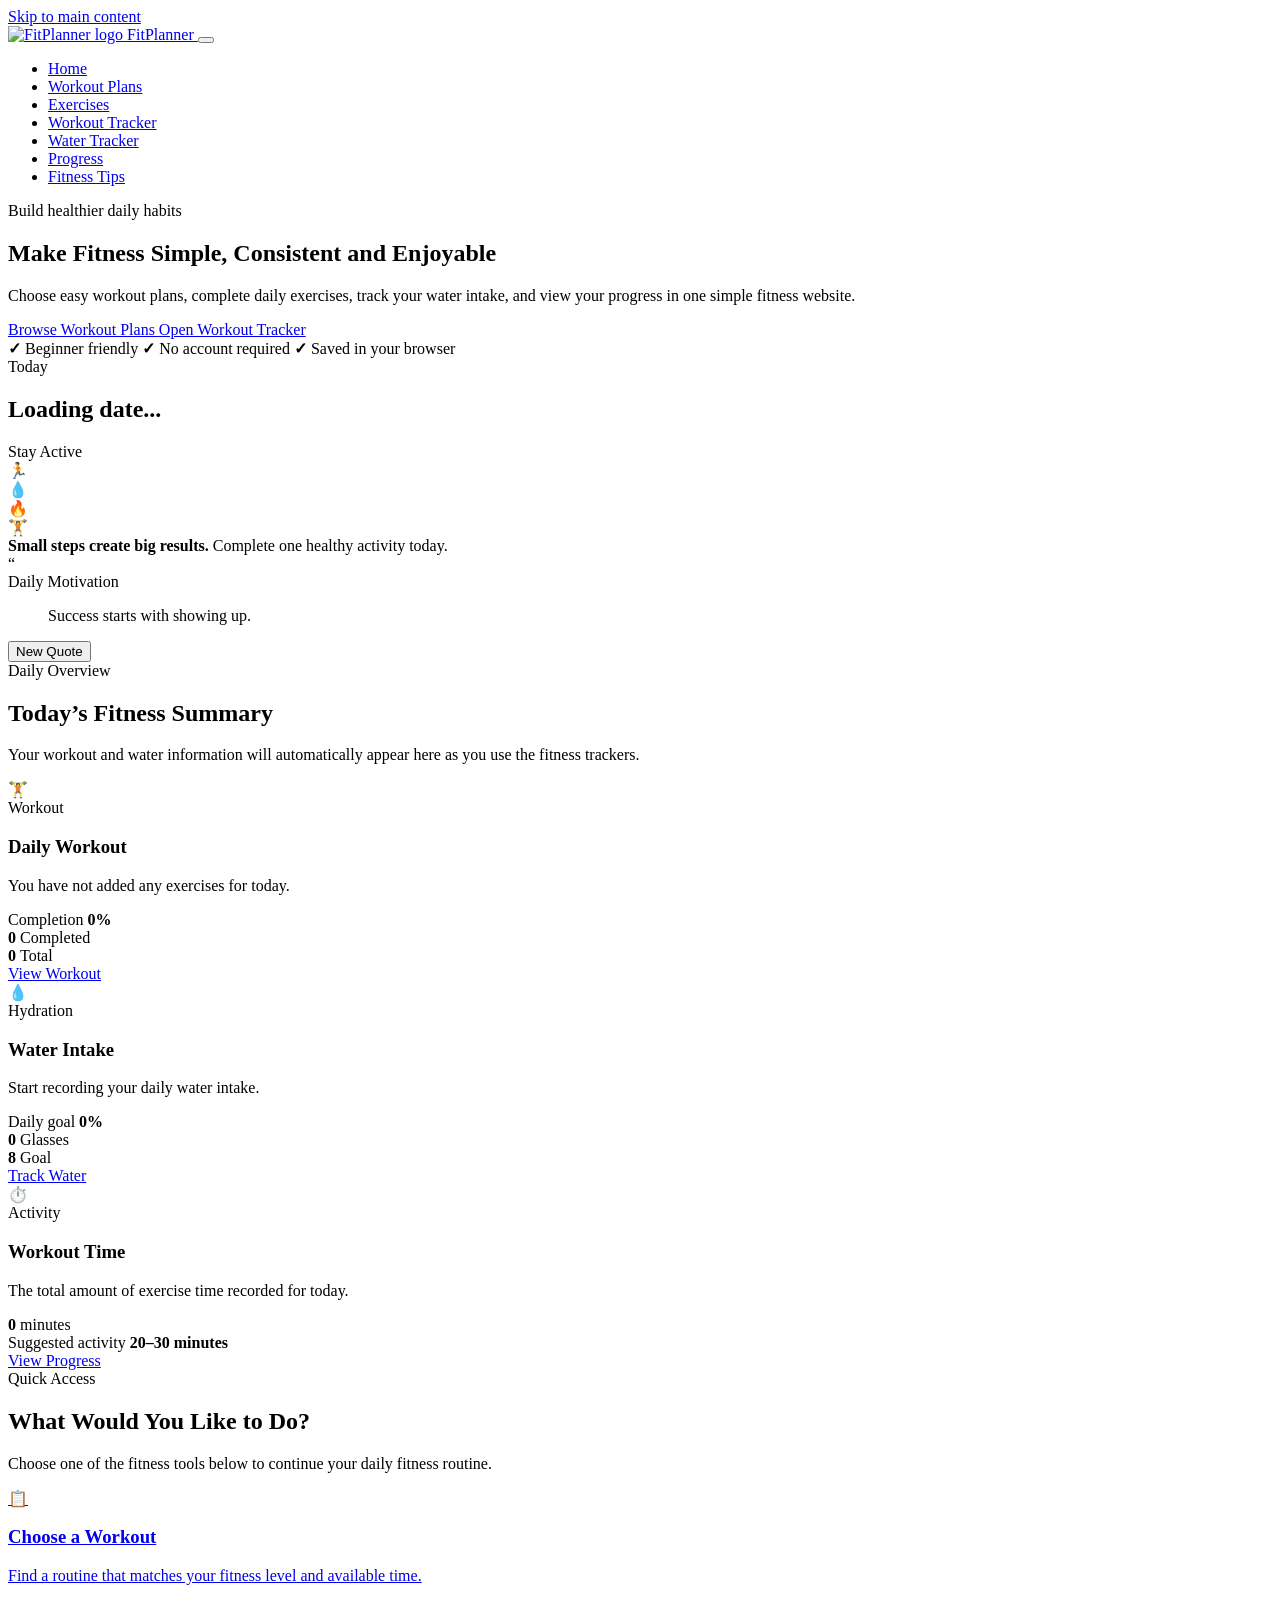
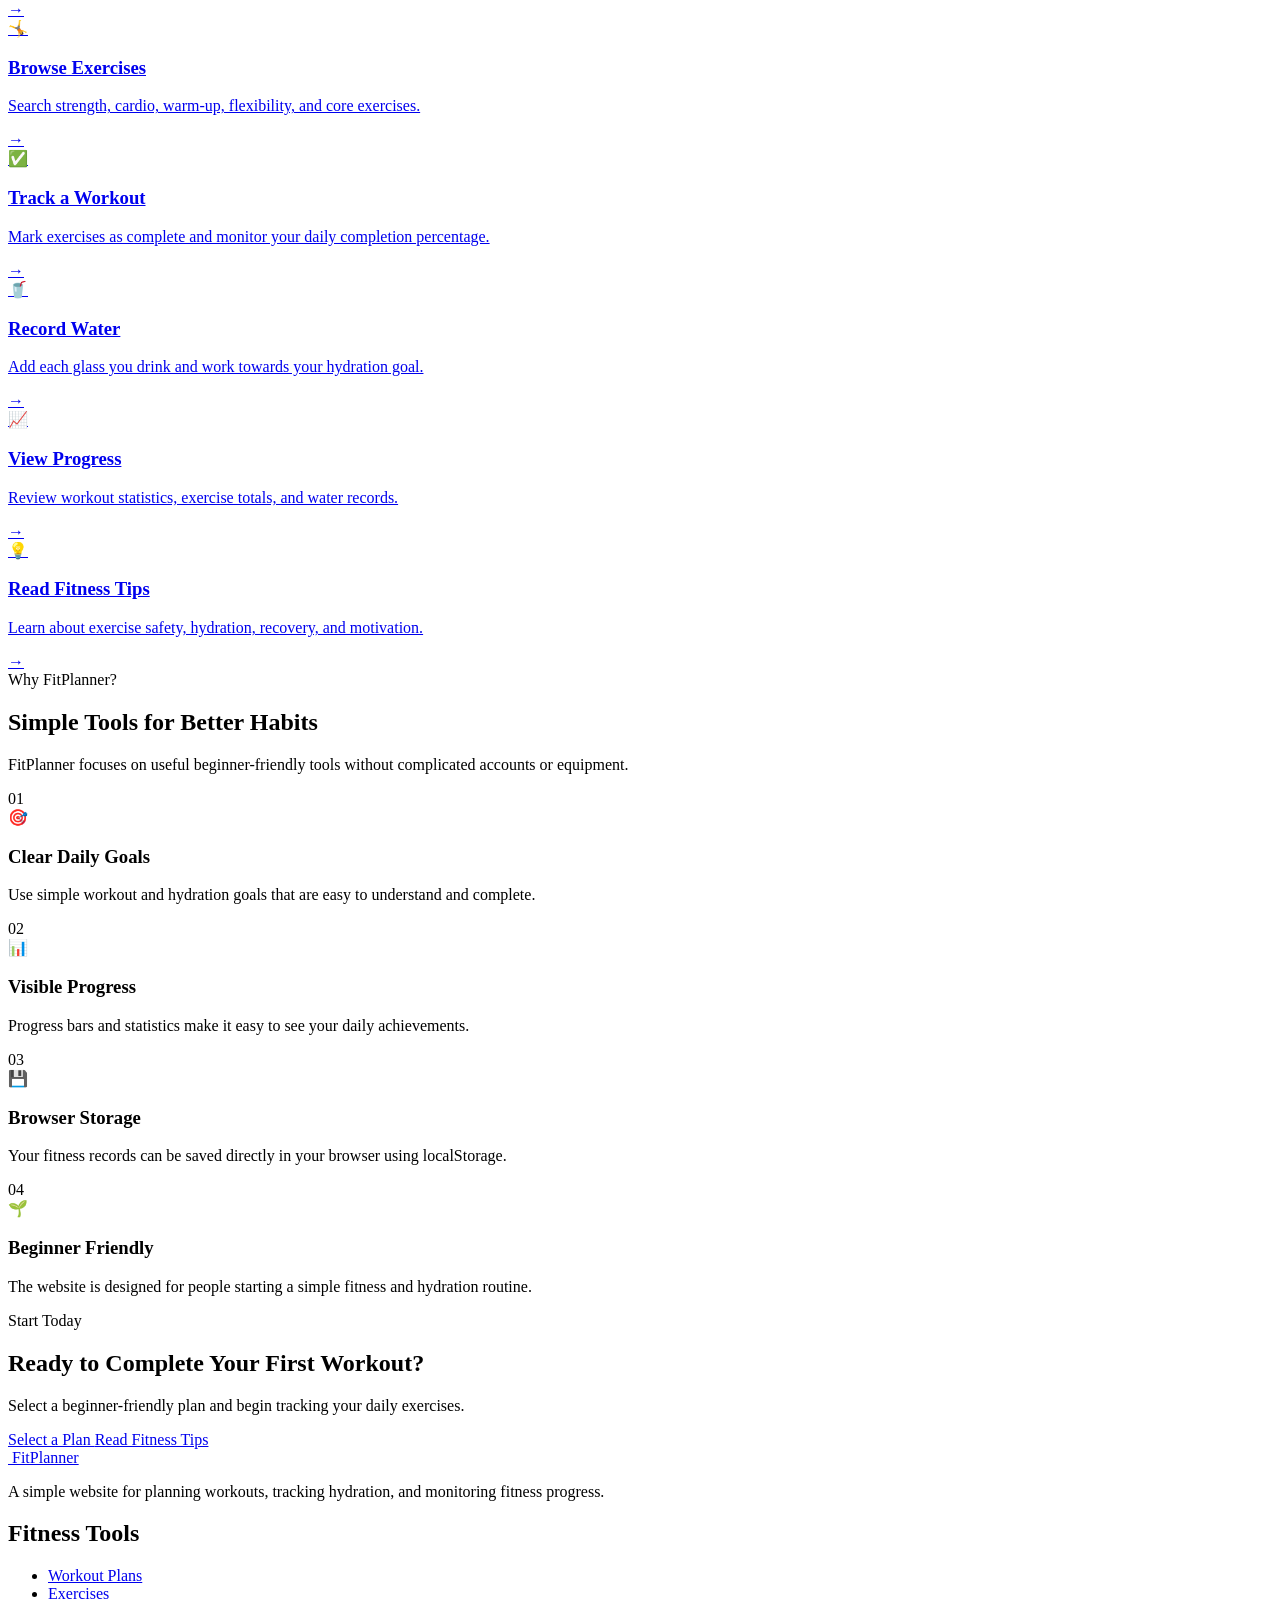
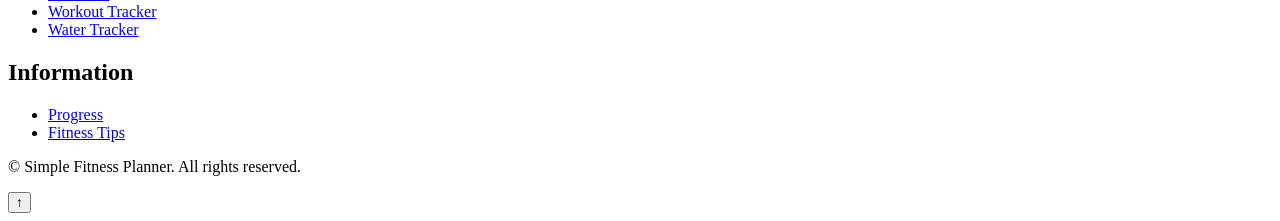
==== index.html @ 9d1c176a "Add files via upload" ====
<!DOCTYPE html>
<html lang="en">
<head>
    <meta charset="UTF-8">

    <meta
        name="viewport"
        content="width=device-width, initial-scale=1.0"
    >

    <meta
        name="description"
        content="Plan workouts, track water intake, and monitor your fitness progress with FitPlanner."
    >

    <meta
        name="author"
        content="Simple Fitness Planner"
    >

    <title>Home | Simple Fitness Planner</title>

    <!-- Global CSS -->
    <link rel="stylesheet" href="css/style.css">

    <!-- Home-page CSS -->
    <link rel="stylesheet" href="css/home.css">

    <!-- Global and home-page JavaScript -->
    <script src="js/main.js" defer></script>
    <script src="js/storage.js" defer></script>
</head>

<body data-page="home">

<a href="#mainContent" class="skip-link">
    Skip to main content
</a>

<div class="site-wrapper">

    <!-- ==================================================
         HEADER
    =================================================== -->
    <header class="site-header">

        <div class="container navbar-container">

            <a
                href="index.html"
                class="site-logo"
                aria-label="FitPlanner home"
            >
                <img src="images/logo.png" alt="FitPlanner logo" class="logo-image">

                <span class="logo-text">
                    FitPlanner
                </span>
            </a>

            <button
                type="button"
                class="mobile-menu-button"
                id="mobileMenuButton"
                aria-label="Open navigation menu"
                aria-controls="mainNavigation"
                aria-expanded="false"
            >
                <span></span>
                <span></span>
                <span></span>
            </button>

            <nav
                class="main-navigation"
                id="mainNavigation"
                aria-label="Main navigation"
            >
                <ul class="navigation-list">

                    <li>
                        <a
                            href="index.html"
                            class="navigation-link"
                            data-page-link="home"
                        >
                            Home
                        </a>
                    </li>

                    <li>
                        <a
                            href="workout-plans.html"
                            class="navigation-link"
                            data-page-link="workout-plans"
                        >
                            Workout Plans
                        </a>
                    </li>

                    <li>
                        <a
                            href="exercises.html"
                            class="navigation-link"
                            data-page-link="exercises"
                        >
                            Exercises
                        </a>
                    </li>

                    <li>
                        <a
                            href="workout-tracker.html"
                            class="navigation-link"
                            data-page-link="workout-tracker"
                        >
                            Workout Tracker
                        </a>
                    </li>

                    <li>
                        <a
                            href="water-tracker.html"
                            class="navigation-link"
                            data-page-link="water-tracker"
                        >
                            Water Tracker
                        </a>
                    </li>

                    <li>
                        <a
                            href="progress.html"
                            class="navigation-link"
                            data-page-link="progress"
                        >
                            Progress
                        </a>
                    </li>

                    <li>
                        <a
                            href="fitness-tips.html"
                            class="navigation-link"
                            data-page-link="fitness-tips"
                        >
                            Fitness Tips
                        </a>
                    </li>

                </ul>
            </nav>

        </div>

    </header>

    <!-- ==================================================
         MAIN CONTENT
    =================================================== -->
    <main
        class="main-content"
        id="mainContent"
    >

        <!-- ==============================================
             HERO SECTION
        =============================================== -->
        <section class="home-hero">

            <div class="container hero-container">

                <div class="hero-content">

                    <span class="hero-label">
                        Build healthier daily habits
                    </span>

                    <h1>
                        Make Fitness Simple, Consistent and Enjoyable
                    </h1>

                    <p class="hero-description">
                        Choose easy workout plans, complete daily
                        exercises, track your water intake, and view
                        your progress in one simple fitness website.
                    </p>

                    <div class="hero-buttons">

                        <a
                            href="workout-plans.html"
                            class="button button-primary button-large"
                        >
                            Browse Workout Plans
                        </a>

                        <a
                            href="workout-tracker.html"
                            class="button button-outline button-large"
                        >
                            Open Workout Tracker
                        </a>

                    </div>

                    <div class="hero-features">

                        <span>
                            <strong>✓</strong>
                            Beginner friendly
                        </span>

                        <span>
                            <strong>✓</strong>
                            No account required
                        </span>

                        <span>
                            <strong>✓</strong>
                            Saved in your browser
                        </span>

                    </div>

                </div>

                <div class="hero-dashboard">

                    <div class="dashboard-header">

                        <div>
                            <span class="dashboard-label">
                                Today
                            </span>

                            <h2 id="todayDate">
                                Loading date...
                            </h2>
                        </div>

                        <span class="dashboard-status">
                            Stay Active
                        </span>

                    </div>

                    <div class="dashboard-visual">

                        <div class="main-fitness-circle">
                            <span aria-hidden="true">
                                🏃
                            </span>
                        </div>

                        <div class="floating-fitness-icon water-icon">
                            <span aria-hidden="true">
                                💧
                            </span>
                        </div>

                        <div class="floating-fitness-icon fire-icon">
                            <span aria-hidden="true">
                                🔥
                            </span>
                        </div>

                        <div class="floating-fitness-icon strength-icon">
                            <span aria-hidden="true">
                                🏋️
                            </span>
                        </div>

                    </div>

                    <div class="dashboard-message">

                        <strong>
                            Small steps create big results.
                        </strong>

                        <span>
                            Complete one healthy activity today.
                        </span>

                    </div>

                </div>

            </div>

        </section>

        <!-- ==============================================
             MOTIVATIONAL QUOTE
        =============================================== -->
        <section class="quote-section">

            <div class="container">

                <div class="quote-card">

                    <div
                        class="quote-symbol"
                        aria-hidden="true"
                    >
                        “
                    </div>

                    <div class="quote-content">

                        <span class="quote-label">
                            Daily Motivation
                        </span>

                        <blockquote id="motivationalQuote">
                            Success starts with showing up.
                        </blockquote>

                    </div>

                    <button
                        type="button"
                        class="button button-light button-small"
                        id="newQuoteButton"
                    >
                        New Quote
                    </button>

                </div>

            </div>

        </section>

        <!-- ==============================================
             DAILY SUMMARY
        =============================================== -->
        <section class="section home-summary-section">

            <div class="container">

                <div class="section-header">

                    <span class="section-label">
                        Daily Overview
                    </span>

                    <h2 class="section-title">
                        Today’s Fitness Summary
                    </h2>

                    <p class="section-description">
                        Your workout and water information will
                        automatically appear here as you use the
                        fitness trackers.
                    </p>

                </div>

                <div class="home-summary-grid">

                    <!-- Workout summary -->
                    <article class="summary-card">

                        <div class="summary-card-header">

                            <div class="summary-icon workout-summary-icon">
                                🏋️
                            </div>

                            <span class="badge badge-primary">
                                Workout
                            </span>

                        </div>

                        <h3>
                            Daily Workout
                        </h3>

                        <p id="workoutSummaryMessage">
                            You have not added any exercises for today.
                        </p>

                        <div class="progress-wrapper">

                            <div class="progress-details">

                                <span>
                                    Completion
                                </span>

                                <strong id="workoutPercentageText">
                                    0%
                                </strong>

                            </div>

                            <div
                                class="progress-bar"
                                id="workoutProgressBar"
                                role="progressbar"
                                aria-label="Workout progress"
                                aria-valuemin="0"
                                aria-valuemax="100"
                                aria-valuenow="0"
                            >
                                <div
                                    class="progress-fill"
                                    id="workoutProgressFill"
                                ></div>
                            </div>

                        </div>

                        <div class="summary-values">

                            <div class="summary-value-box">

                                <strong id="completedExerciseCount">
                                    0
                                </strong>

                                <span>
                                    Completed
                                </span>

                            </div>

                            <div class="summary-value-box">

                                <strong id="totalExerciseCount">
                                    0
                                </strong>

                                <span>
                                    Total
                                </span>

                            </div>

                        </div>

                        <a
                            href="workout-tracker.html"
                            class="button button-primary button-block"
                        >
                            View Workout
                        </a>

                    </article>

                    <!-- Water summary -->
                    <article class="summary-card">

                        <div class="summary-card-header">

                            <div class="summary-icon water-summary-icon">
                                💧
                            </div>

                            <span class="badge badge-info">
                                Hydration
                            </span>

                        </div>

                        <h3>
                            Water Intake
                        </h3>

                        <p id="waterSummaryMessage">
                            Start recording your daily water intake.
                        </p>

                        <div class="progress-wrapper">

                            <div class="progress-details">

                                <span>
                                    Daily goal
                                </span>

                                <strong id="waterPercentageText">
                                    0%
                                </strong>

                            </div>

                            <div
                                class="progress-bar"
                                id="waterProgressBar"
                                role="progressbar"
                                aria-label="Water-intake progress"
                                aria-valuemin="0"
                                aria-valuemax="100"
                                aria-valuenow="0"
                            >
                                <div
                                    class="progress-fill water-progress-fill"
                                    id="waterProgressFill"
                                ></div>
                            </div>

                        </div>

                        <div class="summary-values">

                            <div class="summary-value-box">

                                <strong id="waterConsumedCount">
                                    0
                                </strong>

                                <span>
                                    Glasses
                                </span>

                            </div>

                            <div class="summary-value-box">

                                <strong id="waterGoalCount">
                                    8
                                </strong>

                                <span>
                                    Goal
                                </span>

                            </div>

                        </div>

                        <a
                            href="water-tracker.html"
                            class="button button-primary button-block"
                        >
                            Track Water
                        </a>

                    </article>

                    <!-- Activity summary -->
                    <article class="summary-card">

                        <div class="summary-card-header">

                            <div class="summary-icon time-summary-icon">
                                ⏱️
                            </div>

                            <span class="badge badge-warning">
                                Activity
                            </span>

                        </div>

                        <h3>
                            Workout Time
                        </h3>

                        <p>
                            The total amount of exercise time recorded
                            for today.
                        </p>

                        <div class="workout-time-display">

                            <strong id="workoutDuration">
                                0
                            </strong>

                            <span>
                                minutes
                            </span>

                        </div>

                        <div class="recommended-time">

                            <span>
                                Suggested activity
                            </span>

                            <strong>
                                20–30 minutes
                            </strong>

                        </div>

                        <a
                            href="progress.html"
                            class="button button-outline button-block"
                        >
                            View Progress
                        </a>

                    </article>

                </div>

            </div>

        </section>

        <!-- ==============================================
             QUICK ACCESS
        =============================================== -->
        <section class="section section-soft">

            <div class="container">

                <div class="section-header">

                    <span class="section-label">
                        Quick Access
                    </span>

                    <h2 class="section-title">
                        What Would You Like to Do?
                    </h2>

                    <p class="section-description">
                        Choose one of the fitness tools below to
                        continue your daily fitness routine.
                    </p>

                </div>

                <div class="quick-access-grid">

                    <a
                        href="workout-plans.html"
                        class="quick-access-card"
                    >
                        <div class="quick-access-icon">
                            📋
                        </div>

                        <div class="quick-access-content">

                            <h3>
                                Choose a Workout
                            </h3>

                            <p>
                                Find a routine that matches your
                                fitness level and available time.
                            </p>

                        </div>

                        <span class="quick-access-arrow">
                            →
                        </span>
                    </a>

                    <a
                        href="exercises.html"
                        class="quick-access-card"
                    >
                        <div class="quick-access-icon">
                            🤸
                        </div>

                        <div class="quick-access-content">

                            <h3>
                                Browse Exercises
                            </h3>

                            <p>
                                Search strength, cardio, warm-up,
                                flexibility, and core exercises.
                            </p>

                        </div>

                        <span class="quick-access-arrow">
                            →
                        </span>
                    </a>

                    <a
                        href="workout-tracker.html"
                        class="quick-access-card"
                    >
                        <div class="quick-access-icon">
                            ✅
                        </div>

                        <div class="quick-access-content">

                            <h3>
                                Track a Workout
                            </h3>

                            <p>
                                Mark exercises as complete and monitor
                                your daily completion percentage.
                            </p>

                        </div>

                        <span class="quick-access-arrow">
                            →
                        </span>
                    </a>

                    <a
                        href="water-tracker.html"
                        class="quick-access-card"
                    >
                        <div class="quick-access-icon">
                            🥤
                        </div>

                        <div class="quick-access-content">

                            <h3>
                                Record Water
                            </h3>

                            <p>
                                Add each glass you drink and work
                                towards your hydration goal.
                            </p>

                        </div>

                        <span class="quick-access-arrow">
                            →
                        </span>
                    </a>

                    <a
                        href="progress.html"
                        class="quick-access-card"
                    >
                        <div class="quick-access-icon">
                            📈
                        </div>

                        <div class="quick-access-content">

                            <h3>
                                View Progress
                            </h3>

                            <p>
                                Review workout statistics, exercise
                                totals, and water records.
                            </p>

                        </div>

                        <span class="quick-access-arrow">
                            →
                        </span>
                    </a>

                    <a
                        href="fitness-tips.html"
                        class="quick-access-card"
                    >
                        <div class="quick-access-icon">
                            💡
                        </div>

                        <div class="quick-access-content">

                            <h3>
                                Read Fitness Tips
                            </h3>

                            <p>
                                Learn about exercise safety,
                                hydration, recovery, and motivation.
                            </p>

                        </div>

                        <span class="quick-access-arrow">
                            →
                        </span>
                    </a>

                </div>

            </div>

        </section>

        <!-- ==============================================
             BENEFITS
        =============================================== -->
        <section class="section benefits-section">

            <div class="container">

                <div class="section-header">

                    <span class="section-label">
                        Why FitPlanner?
                    </span>

                    <h2 class="section-title">
                        Simple Tools for Better Habits
                    </h2>

                    <p class="section-description">
                        FitPlanner focuses on useful beginner-friendly
                        tools without complicated accounts or equipment.
                    </p>

                </div>

                <div class="benefits-grid">

                    <article class="benefit-card">

                        <span class="benefit-number">
                            01
                        </span>

                        <div class="benefit-icon">
                            🎯
                        </div>

                        <h3>
                            Clear Daily Goals
                        </h3>

                        <p>
                            Use simple workout and hydration goals that
                            are easy to understand and complete.
                        </p>

                    </article>

                    <article class="benefit-card">

                        <span class="benefit-number">
                            02
                        </span>

                        <div class="benefit-icon">
                            📊
                        </div>

                        <h3>
                            Visible Progress
                        </h3>

                        <p>
                            Progress bars and statistics make it easy
                            to see your daily achievements.
                        </p>

                    </article>

                    <article class="benefit-card">

                        <span class="benefit-number">
                            03
                        </span>

                        <div class="benefit-icon">
                            💾
                        </div>

                        <h3>
                            Browser Storage
                        </h3>

                        <p>
                            Your fitness records can be saved directly
                            in your browser using localStorage.
                        </p>

                    </article>

                    <article class="benefit-card">

                        <span class="benefit-number">
                            04
                        </span>

                        <div class="benefit-icon">
                            🌱
                        </div>

                        <h3>
                            Beginner Friendly
                        </h3>

                        <p>
                            The website is designed for people starting
                            a simple fitness and hydration routine.
                        </p>

                    </article>

                </div>

            </div>

        </section>

        <!-- ==============================================
             CALL TO ACTION
        =============================================== -->
        <section class="home-cta-section">

            <div class="container">

                <div class="home-cta">

                    <div class="home-cta-content">

                        <span class="home-cta-label">
                            Start Today
                        </span>

                        <h2>
                            Ready to Complete Your First Workout?
                        </h2>

                        <p>
                            Select a beginner-friendly plan and begin
                            tracking your daily exercises.
                        </p>

                    </div>

                    <div class="home-cta-buttons">

                        <a
                            href="workout-plans.html"
                            class="button button-warning button-large"
                        >
                            Select a Plan
                        </a>

                        <a
                            href="fitness-tips.html"
                            class="button home-cta-outline button-large"
                        >
                            Read Fitness Tips
                        </a>

                    </div>

                </div>

            </div>

        </section>

    </main>

    <!-- ==================================================
         FOOTER
    =================================================== -->
    <footer class="site-footer">

        <div class="container footer-container">

            <div class="footer-brand">

                <a
                    href="index.html"
                    class="footer-logo"
                    aria-label="FitPlanner home"
                >
                    <img src="images/logo.png" alt="" class="footer-logo-image">

                    <span>
                        FitPlanner
                    </span>
                </a>

                <p>
                    A simple website for planning workouts,
                    tracking hydration, and monitoring fitness
                    progress.
                </p>

            </div>

            <div class="footer-links">

                <h2>
                    Fitness Tools
                </h2>

                <ul>

                    <li>
                        <a href="workout-plans.html">
                            Workout Plans
                        </a>
                    </li>

                    <li>
                        <a href="exercises.html">
                            Exercises
                        </a>
                    </li>

                    <li>
                        <a href="workout-tracker.html">
                            Workout Tracker
                        </a>
                    </li>

                    <li>
                        <a href="water-tracker.html">
                            Water Tracker
                        </a>
                    </li>

                </ul>

            </div>

            <div class="footer-links">

                <h2>
                    Information
                </h2>

                <ul>

                    <li>
                        <a href="progress.html">
                            Progress
                        </a>
                    </li>

                    <li>
                        <a href="fitness-tips.html">
                            Fitness Tips
                        </a>
                    </li>

                </ul>

            </div>

        </div>

        <div class="footer-bottom">

            <div class="container">

                <p>
                    &copy;
                    <span id="currentYear"></span>
                    Simple Fitness Planner. All rights reserved.
                </p>

            </div>

        </div>

    </footer>

</div>

<button
    type="button"
    class="scroll-top-button"
    id="scrollTopButton"
    aria-label="Scroll to the top of the page"
>
    ↑
</button>

</body>
</html>
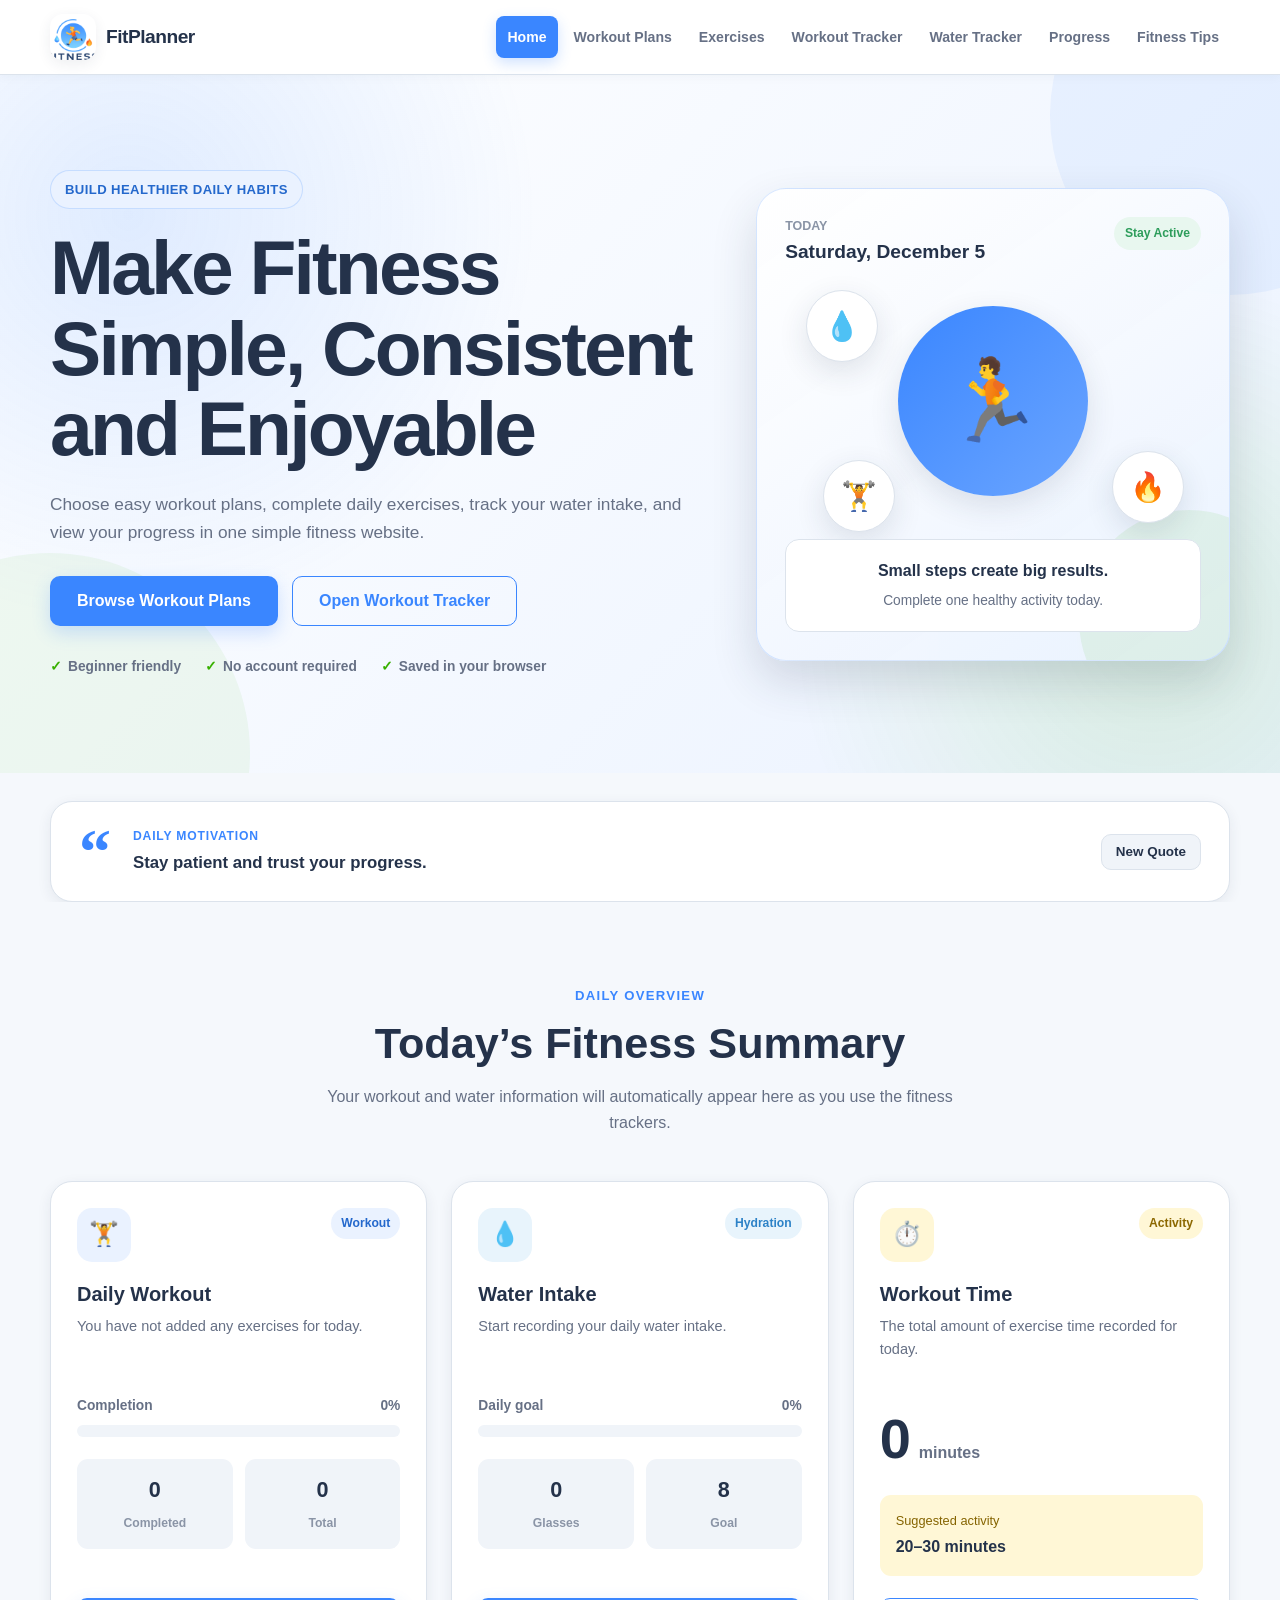
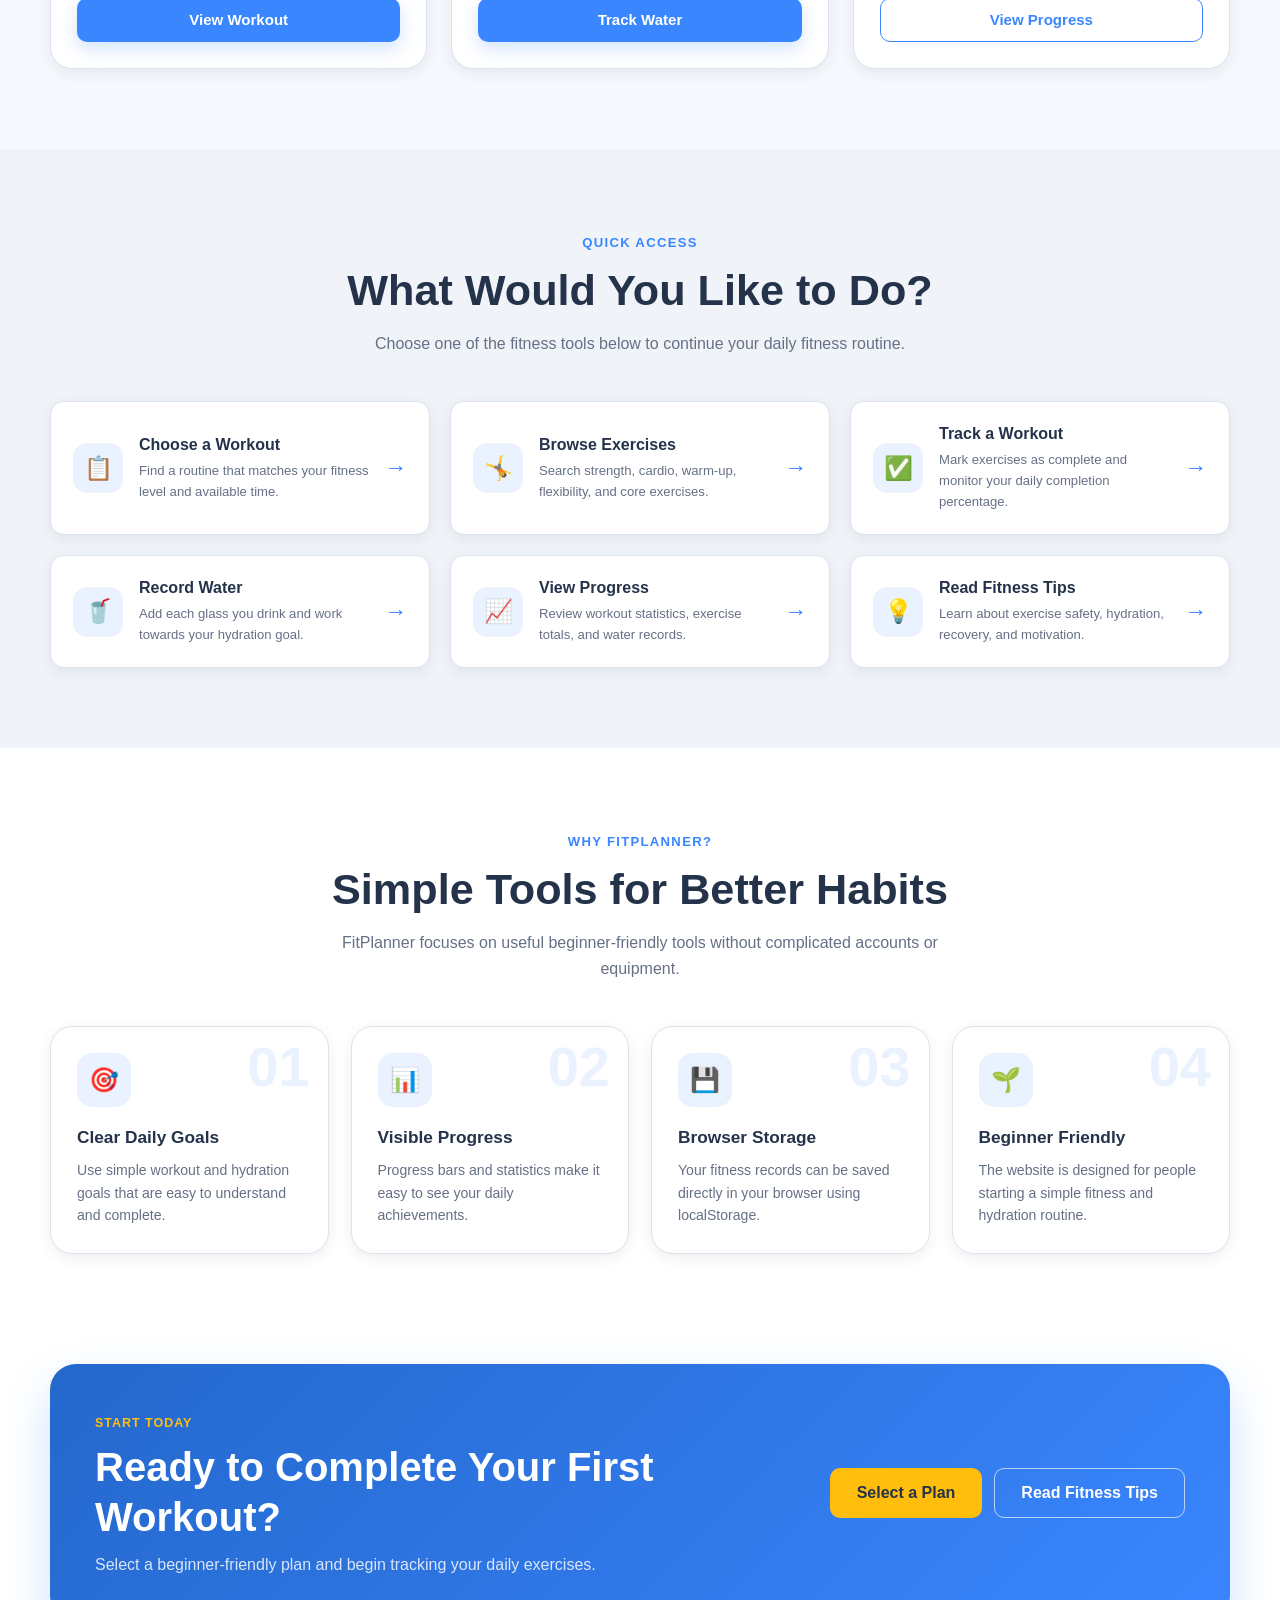
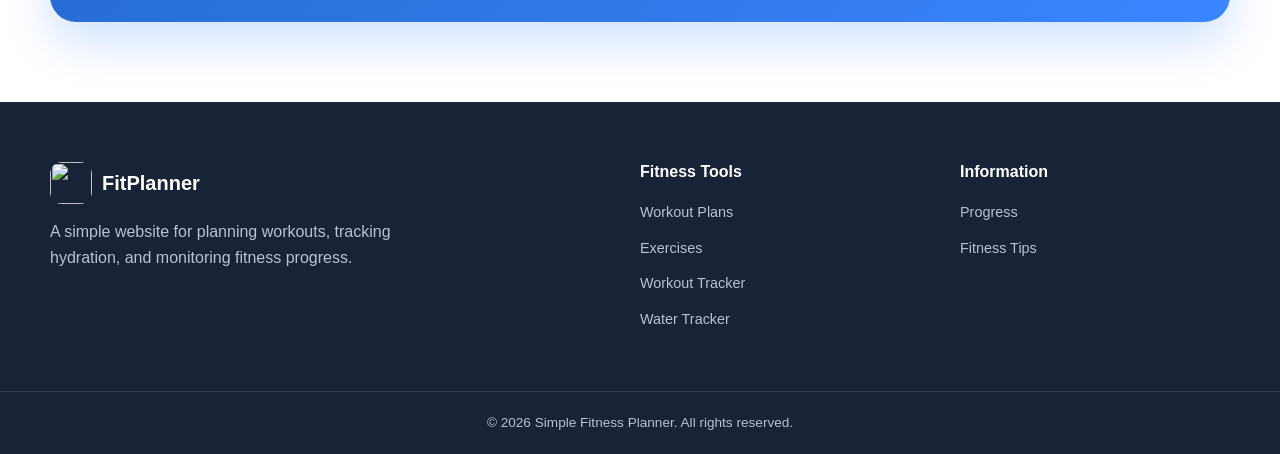
==== commit 828d4b9a: "Update index.html" ====
--- a/index.html
+++ b/index.html
@@ -21,14 +21,14 @@
     <title>Home | Simple Fitness Planner</title>
 
     <!-- Global CSS -->
-    <link rel="stylesheet" href="css/style.css">
+    <link rel="stylesheet" href="./style.css">
 
     <!-- Home-page CSS -->
-    <link rel="stylesheet" href="css/home.css">
+    <link rel="stylesheet" href="./home.css">
 
     <!-- Global and home-page JavaScript -->
-    <script src="js/main.js" defer></script>
-    <script src="js/storage.js" defer></script>
+    <script src="./main.js" defer></script>
+    <script src="./storage.js" defer></script>
 </head>
 
 <body data-page="home">
@@ -51,7 +51,7 @@
                 class="site-logo"
                 aria-label="FitPlanner home"
             >
-                <img src="images/logo.png" alt="FitPlanner logo" class="logo-image">
+                <img src="./logo.png" alt="FitPlanner logo" class="logo-image">
 
                 <span class="logo-text">
                     FitPlanner
@@ -1080,4 +1080,4 @@
 </button>
 
 </body>
-</html>+</html>
--- a/style.css
+++ b/style.css
@@ -0,0 +1,1734 @@
+/* =========================================================
+   SIMPLE FITNESS PLANNER
+   GLOBAL STYLES
+========================================================= */
+
+
+/* =========================================================
+   1. CSS VARIABLES
+========================================================= */
+
+:root {
+    --primary-color: #3a86ff;
+    --primary-dark: #2468cc;
+    --primary-light: #eaf2ff;
+
+    --secondary-color: #38b000;
+    --secondary-dark: #278500;
+    --secondary-light: #ebf9e7;
+
+    --accent-color: #ffbe0b;
+    --accent-dark: #d99c00;
+    --accent-light: #fff7d6;
+
+    --success-color: #2d9d5b;
+    --success-light: #e8f7ef;
+
+    --danger-color: #d9534f;
+    --danger-dark: #b73d39;
+    --danger-light: #fdeceb;
+
+    --warning-color: #e0a800;
+    --warning-light: #fff7d6;
+
+    --info-color: #2d82c7;
+    --info-light: #e8f4fc;
+
+    --text-dark: #24324a;
+    --text-medium: #667085;
+    --text-light: #8a94a6;
+
+    --background-color: #f5f8fc;
+    --surface-color: #ffffff;
+    --surface-soft: #f0f4f9;
+
+    --border-color: #dce3ec;
+    --border-dark: #c4ceda;
+
+    --footer-color: #182337;
+    --footer-text: #b8c2d4;
+
+    --shadow-small:
+        0 4px 14px rgba(36, 50, 74, 0.08);
+
+    --shadow-medium:
+        0 10px 30px rgba(36, 50, 74, 0.12);
+
+    --shadow-large:
+        0 20px 45px rgba(36, 50, 74, 0.16);
+
+    --radius-small: 8px;
+    --radius-medium: 14px;
+    --radius-large: 22px;
+    --radius-round: 999px;
+
+    --transition-fast: 0.2s ease;
+    --transition-medium: 0.3s ease;
+
+    --container-width: 1180px;
+}
+
+
+/* =========================================================
+   2. RESET
+========================================================= */
+
+*,
+*::before,
+*::after {
+    margin: 0;
+    padding: 0;
+    box-sizing: border-box;
+}
+
+html {
+    scroll-behavior: smooth;
+}
+
+body {
+    min-height: 100vh;
+    font-family:
+        Arial,
+        Helvetica,
+        sans-serif;
+    color: var(--text-dark);
+    background-color: var(--background-color);
+    line-height: 1.6;
+    overflow-x: hidden;
+}
+
+body.menu-open {
+    overflow: hidden;
+}
+
+img {
+    display: block;
+    max-width: 100%;
+}
+
+a {
+    color: inherit;
+    text-decoration: none;
+}
+
+ul,
+ol {
+    list-style: none;
+}
+
+button,
+input,
+select,
+textarea {
+    font: inherit;
+}
+
+button {
+    cursor: pointer;
+}
+
+textarea {
+    resize: vertical;
+}
+
+table {
+    width: 100%;
+    border-collapse: collapse;
+}
+
+h1,
+h2,
+h3,
+h4,
+h5,
+h6 {
+    color: var(--text-dark);
+    line-height: 1.25;
+}
+
+p {
+    color: var(--text-medium);
+}
+
+
+/* =========================================================
+   3. ACCESSIBILITY
+========================================================= */
+
+.skip-link {
+    position: fixed;
+    top: -100px;
+    left: 20px;
+    z-index: 5000;
+    padding: 12px 18px;
+    color: var(--surface-color);
+    background-color: var(--primary-color);
+    border-radius: var(--radius-small);
+    transition: top var(--transition-fast);
+}
+
+.skip-link:focus {
+    top: 20px;
+}
+
+:focus-visible {
+    outline: 3px solid rgba(58, 134, 255, 0.4);
+    outline-offset: 3px;
+}
+
+
+/* =========================================================
+   4. COMMON PAGE LAYOUT
+========================================================= */
+
+.site-wrapper {
+    min-height: 100vh;
+    display: flex;
+    flex-direction: column;
+}
+
+.main-content {
+    flex: 1;
+}
+
+.container {
+    width: min(
+        var(--container-width),
+        calc(100% - 40px)
+    );
+    margin-inline: auto;
+}
+
+.section {
+    padding: 80px 0;
+}
+
+.section-small {
+    padding: 55px 0;
+}
+
+.section-white {
+    background-color: var(--surface-color);
+}
+
+.section-soft {
+    background-color: var(--surface-soft);
+}
+
+.section-header {
+    max-width: 720px;
+    margin: 0 auto 45px;
+    text-align: center;
+}
+
+.section-label,
+.page-label {
+    display: inline-block;
+    margin-bottom: 10px;
+    color: var(--primary-color);
+    font-size: 0.82rem;
+    font-weight: 800;
+    letter-spacing: 1.3px;
+    text-transform: uppercase;
+}
+
+.section-title {
+    margin-bottom: 14px;
+    font-size: clamp(1.8rem, 4vw, 2.7rem);
+}
+
+.section-description {
+    max-width: 650px;
+    margin-inline: auto;
+    font-size: 1rem;
+}
+
+
+/* =========================================================
+   5. HEADER
+========================================================= */
+
+.site-header {
+    position: sticky;
+    top: 0;
+    z-index: 1000;
+    background-color: rgba(255, 255, 255, 0.96);
+    border-bottom: 1px solid var(--border-color);
+    box-shadow: 0 2px 10px rgba(36, 50, 74, 0.04);
+    backdrop-filter: blur(10px);
+}
+
+.navbar-container {
+    min-height: 74px;
+    display: flex;
+    align-items: center;
+    justify-content: space-between;
+    gap: 24px;
+}
+
+
+/* =========================================================
+   6. LOGO
+========================================================= */
+
+.site-logo {
+    display: inline-flex;
+    align-items: center;
+    gap: 10px;
+    flex-shrink: 0;
+    color: var(--text-dark);
+    font-size: 1.2rem;
+    font-weight: 800;
+}
+
+.logo-placeholder {
+    width: 44px;
+    height: 44px;
+    display: grid;
+    place-items: center;
+    border-radius: 13px;
+    background:
+        linear-gradient(
+            135deg,
+            var(--primary-light),
+            var(--secondary-light)
+        );
+    box-shadow: var(--shadow-small);
+    font-size: 1.35rem;
+}
+
+.logo-text {
+    letter-spacing: -0.5px;
+}
+
+
+
+.logo-image {
+    width: 46px;
+    height: 46px;
+    display: block;
+    flex-shrink: 0;
+    object-fit: cover;
+    border-radius: 13px;
+    box-shadow: var(--shadow-small);
+}
+
+.footer-logo-image {
+    width: 42px;
+    height: 42px;
+    display: block;
+    flex-shrink: 0;
+    object-fit: cover;
+    border-radius: 12px;
+}
+
+/* =========================================================
+   7. NAVIGATION
+========================================================= */
+
+.navigation-list {
+    display: flex;
+    align-items: center;
+    gap: 5px;
+}
+
+.navigation-link {
+    display: block;
+    padding: 10px 11px;
+    border-radius: var(--radius-small);
+    color: var(--text-medium);
+    font-size: 0.88rem;
+    font-weight: 700;
+    transition:
+        color var(--transition-fast),
+        background-color var(--transition-fast),
+        transform var(--transition-fast);
+}
+
+.navigation-link:hover {
+    color: var(--primary-color);
+    background-color: var(--primary-light);
+}
+
+.navigation-link.active,
+.navigation-link[aria-current="page"] {
+    color: var(--surface-color);
+    background-color: var(--primary-color);
+    box-shadow:
+        0 5px 14px rgba(58, 134, 255, 0.24);
+}
+
+.navigation-link:active {
+    transform: scale(0.97);
+}
+
+
+/* =========================================================
+   8. MOBILE MENU BUTTON
+========================================================= */
+
+.mobile-menu-button {
+    width: 44px;
+    height: 44px;
+    display: none;
+    align-items: center;
+    justify-content: center;
+    flex-direction: column;
+    gap: 5px;
+    border: 1px solid var(--border-color);
+    border-radius: 11px;
+    background-color: var(--primary-light);
+    transition:
+        background-color var(--transition-fast),
+        border-color var(--transition-fast);
+}
+
+.mobile-menu-button:hover {
+    border-color: var(--primary-color);
+}
+
+.mobile-menu-button span {
+    width: 22px;
+    height: 2px;
+    border-radius: var(--radius-round);
+    background-color: var(--text-dark);
+    transition:
+        transform var(--transition-fast),
+        opacity var(--transition-fast);
+}
+
+.mobile-menu-button.active span:nth-child(1) {
+    transform: translateY(7px) rotate(45deg);
+}
+
+.mobile-menu-button.active span:nth-child(2) {
+    opacity: 0;
+}
+
+.mobile-menu-button.active span:nth-child(3) {
+    transform: translateY(-7px) rotate(-45deg);
+}
+
+
+/* =========================================================
+   9. PAGE HEADER
+========================================================= */
+
+.page-header {
+    position: relative;
+    overflow: hidden;
+    padding: 85px 0;
+    text-align: center;
+    background:
+        linear-gradient(
+            135deg,
+            var(--primary-light),
+            #f4f8ff 55%,
+            var(--secondary-light)
+        );
+}
+
+.page-header::before,
+.page-header::after {
+    content: "";
+    position: absolute;
+    border-radius: 50%;
+    opacity: 0.4;
+}
+
+.page-header::before {
+    width: 250px;
+    height: 250px;
+    top: -120px;
+    left: -90px;
+    background-color: rgba(58, 134, 255, 0.15);
+}
+
+.page-header::after {
+    width: 200px;
+    height: 200px;
+    right: -70px;
+    bottom: -100px;
+    background-color: rgba(56, 176, 0, 0.12);
+}
+
+.page-header .container {
+    position: relative;
+    z-index: 1;
+}
+
+.page-header h1 {
+    margin-bottom: 16px;
+    font-size: clamp(2.1rem, 5vw, 3.7rem);
+    letter-spacing: -1.5px;
+}
+
+.page-header p {
+    max-width: 700px;
+    margin-inline: auto;
+    font-size: 1.05rem;
+}
+
+.page-content {
+    min-height: 400px;
+    padding: 70px 0;
+}
+
+
+/* =========================================================
+   10. STAGE PLACEHOLDER
+========================================================= */
+
+.stage-placeholder {
+    min-height: 260px;
+    display: grid;
+    place-items: center;
+    padding: 30px;
+    text-align: center;
+    background-color: var(--surface-color);
+    border: 1px dashed var(--border-dark);
+    border-radius: var(--radius-large);
+}
+
+
+/* =========================================================
+   11. GRID SYSTEM
+========================================================= */
+
+.grid {
+    display: grid;
+    gap: 24px;
+}
+
+.grid-2 {
+    grid-template-columns:
+        repeat(2, minmax(0, 1fr));
+}
+
+.grid-3 {
+    grid-template-columns:
+        repeat(3, minmax(0, 1fr));
+}
+
+.grid-4 {
+    grid-template-columns:
+        repeat(4, minmax(0, 1fr));
+}
+
+.auto-grid {
+    display: grid;
+    grid-template-columns:
+        repeat(auto-fit, minmax(250px, 1fr));
+    gap: 24px;
+}
+
+.content-grid {
+    display: grid;
+    grid-template-columns:
+        minmax(0, 2fr)
+        minmax(280px, 1fr);
+    gap: 28px;
+    align-items: start;
+}
+
+
+/* =========================================================
+   12. CARDS
+========================================================= */
+
+.card {
+    padding: 24px;
+    background-color: var(--surface-color);
+    border: 1px solid var(--border-color);
+    border-radius: var(--radius-medium);
+    box-shadow: var(--shadow-small);
+    transition:
+        transform var(--transition-medium),
+        box-shadow var(--transition-medium),
+        border-color var(--transition-medium);
+}
+
+.card:hover {
+    transform: translateY(-4px);
+    border-color: rgba(58, 134, 255, 0.35);
+    box-shadow: var(--shadow-medium);
+}
+
+.card-header {
+    display: flex;
+    align-items: flex-start;
+    justify-content: space-between;
+    gap: 16px;
+    margin-bottom: 18px;
+}
+
+.card-title {
+    margin-bottom: 6px;
+    font-size: 1.25rem;
+}
+
+.card-description {
+    font-size: 0.95rem;
+}
+
+.card-body {
+    color: var(--text-medium);
+}
+
+.card-footer {
+    display: flex;
+    align-items: center;
+    justify-content: space-between;
+    gap: 12px;
+    margin-top: 22px;
+    padding-top: 18px;
+    border-top: 1px solid var(--border-color);
+}
+
+.card-icon {
+    width: 50px;
+    height: 50px;
+    display: grid;
+    place-items: center;
+    flex-shrink: 0;
+    border-radius: 14px;
+    color: var(--primary-color);
+    background-color: var(--primary-light);
+    font-size: 1.45rem;
+}
+
+
+/* =========================================================
+   13. BUTTONS
+========================================================= */
+
+.button {
+    min-height: 44px;
+    display: inline-flex;
+    align-items: center;
+    justify-content: center;
+    gap: 8px;
+    padding: 11px 20px;
+    border: 1px solid transparent;
+    border-radius: 10px;
+    font-size: 0.94rem;
+    font-weight: 700;
+    line-height: 1;
+    transition:
+        background-color var(--transition-fast),
+        border-color var(--transition-fast),
+        color var(--transition-fast),
+        transform var(--transition-fast),
+        box-shadow var(--transition-fast);
+}
+
+.button:hover {
+    transform: translateY(-2px);
+}
+
+.button:active {
+    transform: translateY(0);
+}
+
+.button-primary {
+    color: var(--surface-color);
+    background-color: var(--primary-color);
+    box-shadow:
+        0 7px 18px rgba(58, 134, 255, 0.22);
+}
+
+.button-primary:hover {
+    background-color: var(--primary-dark);
+}
+
+.button-secondary {
+    color: var(--surface-color);
+    background-color: var(--secondary-color);
+    box-shadow:
+        0 7px 18px rgba(56, 176, 0, 0.2);
+}
+
+.button-secondary:hover {
+    background-color: var(--secondary-dark);
+}
+
+.button-danger {
+    color: var(--surface-color);
+    background-color: var(--danger-color);
+}
+
+.button-danger:hover {
+    background-color: var(--danger-dark);
+}
+
+.button-warning {
+    color: var(--text-dark);
+    background-color: var(--accent-color);
+}
+
+.button-warning:hover {
+    background-color: var(--accent-dark);
+}
+
+.button-outline {
+    color: var(--primary-color);
+    background-color: transparent;
+    border-color: var(--primary-color);
+}
+
+.button-outline:hover {
+    color: var(--surface-color);
+    background-color: var(--primary-color);
+}
+
+.button-light {
+    color: var(--text-dark);
+    background-color: var(--surface-soft);
+    border-color: var(--border-color);
+}
+
+.button-light:hover {
+    border-color: var(--primary-color);
+    background-color: var(--primary-light);
+}
+
+.button-small {
+    min-height: 36px;
+    padding: 8px 14px;
+    font-size: 0.84rem;
+}
+
+.button-large {
+    min-height: 50px;
+    padding: 14px 26px;
+    font-size: 1rem;
+}
+
+.button-block {
+    width: 100%;
+}
+
+.button:disabled {
+    cursor: not-allowed;
+    opacity: 0.55;
+    transform: none;
+    box-shadow: none;
+}
+
+.button-group {
+    display: flex;
+    flex-wrap: wrap;
+    gap: 12px;
+}
+
+
+/* =========================================================
+   14. BADGES
+========================================================= */
+
+.badge {
+    display: inline-flex;
+    align-items: center;
+    justify-content: center;
+    gap: 5px;
+    padding: 6px 10px;
+    border-radius: var(--radius-round);
+    font-size: 0.76rem;
+    font-weight: 800;
+}
+
+.badge-primary {
+    color: var(--primary-dark);
+    background-color: var(--primary-light);
+}
+
+.badge-success {
+    color: var(--success-color);
+    background-color: var(--success-light);
+}
+
+.badge-warning {
+    color: #8c6800;
+    background-color: var(--warning-light);
+}
+
+.badge-danger {
+    color: var(--danger-color);
+    background-color: var(--danger-light);
+}
+
+.badge-info {
+    color: var(--info-color);
+    background-color: var(--info-light);
+}
+
+.badge-neutral {
+    color: var(--text-medium);
+    background-color: var(--surface-soft);
+}
+
+
+/* =========================================================
+   15. FORMS
+========================================================= */
+
+.form {
+    padding: 30px;
+    background-color: var(--surface-color);
+    border: 1px solid var(--border-color);
+    border-radius: var(--radius-large);
+    box-shadow: var(--shadow-small);
+}
+
+.form-grid {
+    display: grid;
+    grid-template-columns:
+        repeat(2, minmax(0, 1fr));
+    gap: 20px;
+}
+
+.form-group {
+    margin-bottom: 20px;
+}
+
+.form-grid .form-group {
+    margin-bottom: 0;
+}
+
+.form-group-full {
+    grid-column: 1 / -1;
+}
+
+.form-label {
+    display: block;
+    margin-bottom: 8px;
+    color: var(--text-dark);
+    font-size: 0.9rem;
+    font-weight: 700;
+}
+
+.required-mark {
+    color: var(--danger-color);
+}
+
+.form-control {
+    width: 100%;
+    min-height: 46px;
+    padding: 11px 14px;
+    color: var(--text-dark);
+    background-color: var(--surface-color);
+    border: 1px solid var(--border-color);
+    border-radius: 10px;
+    outline: none;
+    transition:
+        border-color var(--transition-fast),
+        box-shadow var(--transition-fast),
+        background-color var(--transition-fast);
+}
+
+textarea.form-control {
+    min-height: 140px;
+}
+
+.form-control::placeholder {
+    color: var(--text-light);
+}
+
+.form-control:hover {
+    border-color: var(--border-dark);
+}
+
+.form-control:focus {
+    border-color: var(--primary-color);
+    box-shadow:
+        0 0 0 4px rgba(58, 134, 255, 0.12);
+}
+
+.form-control.error {
+    border-color: var(--danger-color);
+    background-color: var(--danger-light);
+}
+
+.form-control.success {
+    border-color: var(--success-color);
+}
+
+.form-help {
+    display: block;
+    margin-top: 7px;
+    color: var(--text-light);
+    font-size: 0.8rem;
+}
+
+.form-error {
+    display: block;
+    min-height: 18px;
+    margin-top: 6px;
+    color: var(--danger-color);
+    font-size: 0.8rem;
+    font-weight: 600;
+}
+
+.character-counter {
+    margin-top: 6px;
+    text-align: right;
+    color: var(--text-light);
+    font-size: 0.8rem;
+}
+
+.checkbox-group,
+.radio-group {
+    display: flex;
+    align-items: flex-start;
+    gap: 10px;
+}
+
+.checkbox-group input,
+.radio-group input {
+    width: 18px;
+    height: 18px;
+    margin-top: 3px;
+    accent-color: var(--primary-color);
+}
+
+.form-actions {
+    display: flex;
+    flex-wrap: wrap;
+    gap: 12px;
+    margin-top: 25px;
+}
+
+
+/* =========================================================
+   16. FILTERS AND SEARCH
+========================================================= */
+
+.filter-panel {
+    margin-bottom: 30px;
+    padding: 20px;
+    background-color: var(--surface-color);
+    border: 1px solid var(--border-color);
+    border-radius: var(--radius-medium);
+    box-shadow: var(--shadow-small);
+}
+
+.filter-row {
+    display: flex;
+    flex-wrap: wrap;
+    align-items: end;
+    gap: 15px;
+}
+
+.filter-group {
+    min-width: 170px;
+    flex: 1;
+}
+
+.search-box {
+    position: relative;
+    min-width: 230px;
+    flex: 2;
+}
+
+.search-box .form-control {
+    padding-left: 42px;
+}
+
+.search-icon {
+    position: absolute;
+    top: 50%;
+    left: 14px;
+    color: var(--text-light);
+    transform: translateY(-50%);
+    pointer-events: none;
+}
+
+.filter-buttons {
+    display: flex;
+    flex-wrap: wrap;
+    gap: 10px;
+}
+
+.filter-button {
+    padding: 9px 16px;
+    border: 1px solid var(--border-color);
+    border-radius: var(--radius-round);
+    color: var(--text-medium);
+    background-color: var(--surface-color);
+    font-size: 0.86rem;
+    font-weight: 700;
+    transition:
+        color var(--transition-fast),
+        background-color var(--transition-fast),
+        border-color var(--transition-fast);
+}
+
+.filter-button:hover,
+.filter-button.active {
+    color: var(--surface-color);
+    background-color: var(--primary-color);
+    border-color: var(--primary-color);
+}
+
+
+/* =========================================================
+   17. PROGRESS BARS
+========================================================= */
+
+.progress-wrapper {
+    margin-top: 12px;
+}
+
+.progress-details {
+    display: flex;
+    justify-content: space-between;
+    gap: 12px;
+    margin-bottom: 8px;
+    color: var(--text-medium);
+    font-size: 0.86rem;
+    font-weight: 600;
+}
+
+.progress-bar {
+    width: 100%;
+    height: 12px;
+    overflow: hidden;
+    background-color: var(--surface-soft);
+    border-radius: var(--radius-round);
+}
+
+.progress-fill {
+    width: 0;
+    height: 100%;
+    border-radius: inherit;
+    background:
+        linear-gradient(
+            90deg,
+            var(--primary-color),
+            #65a4ff
+        );
+    transition: width 0.5s ease;
+}
+
+.progress-fill-success {
+    background:
+        linear-gradient(
+            90deg,
+            var(--secondary-color),
+            #67cb3c
+        );
+}
+
+.progress-fill-warning {
+    background:
+        linear-gradient(
+            90deg,
+            var(--accent-color),
+            #ffd45b
+        );
+}
+
+.progress-fill-danger {
+    background:
+        linear-gradient(
+            90deg,
+            var(--danger-color),
+            #ef7772
+        );
+}
+
+
+/* =========================================================
+   18. TABLES
+========================================================= */
+
+.table-wrapper {
+    overflow-x: auto;
+    background-color: var(--surface-color);
+    border: 1px solid var(--border-color);
+    border-radius: var(--radius-medium);
+    box-shadow: var(--shadow-small);
+}
+
+.data-table {
+    min-width: 700px;
+}
+
+.data-table th,
+.data-table td {
+    padding: 15px 18px;
+    text-align: left;
+    border-bottom: 1px solid var(--border-color);
+}
+
+.data-table th {
+    color: var(--text-dark);
+    background-color: var(--surface-soft);
+    font-size: 0.83rem;
+    font-weight: 800;
+    letter-spacing: 0.3px;
+    text-transform: uppercase;
+}
+
+.data-table td {
+    color: var(--text-medium);
+    font-size: 0.9rem;
+}
+
+.data-table tbody tr:last-child td {
+    border-bottom: none;
+}
+
+.data-table tbody tr:hover {
+    background-color: var(--primary-light);
+}
+
+
+/* =========================================================
+   19. ALERTS
+========================================================= */
+
+.alert {
+    display: flex;
+    align-items: flex-start;
+    gap: 12px;
+    margin-bottom: 20px;
+    padding: 15px 17px;
+    border: 1px solid transparent;
+    border-radius: 11px;
+    font-size: 0.9rem;
+}
+
+.alert-success {
+    color: var(--success-color);
+    background-color: var(--success-light);
+    border-color: rgba(45, 157, 91, 0.25);
+}
+
+.alert-error {
+    color: var(--danger-color);
+    background-color: var(--danger-light);
+    border-color: rgba(217, 83, 79, 0.25);
+}
+
+.alert-warning {
+    color: #856400;
+    background-color: var(--warning-light);
+    border-color: rgba(224, 168, 0, 0.25);
+}
+
+.alert-info {
+    color: var(--info-color);
+    background-color: var(--info-light);
+    border-color: rgba(45, 130, 199, 0.25);
+}
+
+.message-box {
+    display: none;
+    margin-bottom: 20px;
+}
+
+.message-box.visible {
+    display: flex;
+}
+
+
+/* =========================================================
+   20. EMPTY STATE
+========================================================= */
+
+.empty-state {
+    max-width: 520px;
+    margin: 40px auto;
+    padding: 45px 25px;
+    text-align: center;
+    background-color: var(--surface-color);
+    border: 1px dashed var(--border-dark);
+    border-radius: var(--radius-large);
+}
+
+.empty-state-icon {
+    width: 74px;
+    height: 74px;
+    display: grid;
+    place-items: center;
+    margin: 0 auto 18px;
+    border-radius: 50%;
+    background-color: var(--surface-soft);
+    font-size: 2rem;
+}
+
+.empty-state h2,
+.empty-state h3 {
+    margin-bottom: 10px;
+}
+
+.empty-state p {
+    margin-bottom: 22px;
+}
+
+
+/* =========================================================
+   21. MODAL
+========================================================= */
+
+.modal {
+    position: fixed;
+    inset: 0;
+    z-index: 3000;
+    display: none;
+    align-items: center;
+    justify-content: center;
+    padding: 20px;
+    background-color: rgba(24, 35, 55, 0.65);
+}
+
+.modal.open {
+    display: flex;
+}
+
+.modal-content {
+    width: min(600px, 100%);
+    max-height: 90vh;
+    overflow-y: auto;
+    padding: 28px;
+    background-color: var(--surface-color);
+    border-radius: var(--radius-large);
+    box-shadow: var(--shadow-large);
+    animation: modalAppear 0.25s ease;
+}
+
+.modal-header {
+    display: flex;
+    align-items: flex-start;
+    justify-content: space-between;
+    gap: 16px;
+    margin-bottom: 20px;
+}
+
+.modal-close-button {
+    width: 38px;
+    height: 38px;
+    display: grid;
+    place-items: center;
+    flex-shrink: 0;
+    border: none;
+    border-radius: 9px;
+    color: var(--text-medium);
+    background-color: var(--surface-soft);
+    font-size: 1.2rem;
+}
+
+.modal-close-button:hover {
+    color: var(--danger-color);
+    background-color: var(--danger-light);
+}
+
+@keyframes modalAppear {
+    from {
+        opacity: 0;
+        transform: translateY(20px) scale(0.97);
+    }
+
+    to {
+        opacity: 1;
+        transform: translateY(0) scale(1);
+    }
+}
+
+
+/* =========================================================
+   22. FOOTER
+========================================================= */
+
+.site-footer {
+    color: var(--surface-color);
+    background-color: var(--footer-color);
+}
+
+.footer-container {
+    display: grid;
+    grid-template-columns:
+        2fr 1fr 1fr;
+    gap: 50px;
+    padding-top: 60px;
+    padding-bottom: 60px;
+}
+
+.footer-logo {
+    display: inline-flex;
+    align-items: center;
+    gap: 10px;
+    margin-bottom: 15px;
+    color: var(--surface-color);
+    font-size: 1.25rem;
+    font-weight: 800;
+}
+
+.footer-brand p {
+    max-width: 380px;
+    color: var(--footer-text);
+}
+
+.footer-links h2 {
+    margin-bottom: 17px;
+    color: var(--surface-color);
+    font-size: 1rem;
+}
+
+.footer-links li + li {
+    margin-top: 10px;
+}
+
+.footer-links a {
+    color: var(--footer-text);
+    font-size: 0.9rem;
+    transition:
+        color var(--transition-fast),
+        padding-left var(--transition-fast);
+}
+
+.footer-links a:hover {
+    padding-left: 4px;
+    color: var(--surface-color);
+}
+
+.footer-bottom {
+    padding: 20px 0;
+    text-align: center;
+    border-top:
+        1px solid rgba(255, 255, 255, 0.12);
+}
+
+.footer-bottom p {
+    color: var(--footer-text);
+    font-size: 0.85rem;
+}
+
+
+/* =========================================================
+   23. SCROLL-TO-TOP BUTTON
+========================================================= */
+
+.scroll-top-button {
+    position: fixed;
+    right: 24px;
+    bottom: 24px;
+    z-index: 1200;
+    width: 46px;
+    height: 46px;
+    display: grid;
+    place-items: center;
+    border: none;
+    border-radius: 50%;
+    color: var(--surface-color);
+    background-color: var(--primary-color);
+    box-shadow:
+        0 8px 24px rgba(36, 50, 74, 0.25);
+    opacity: 0;
+    visibility: hidden;
+    transform: translateY(15px);
+    transition:
+        opacity var(--transition-fast),
+        visibility var(--transition-fast),
+        transform var(--transition-fast),
+        background-color var(--transition-fast);
+}
+
+.scroll-top-button:hover {
+    background-color: var(--primary-dark);
+}
+
+.scroll-top-button.visible {
+    opacity: 1;
+    visibility: visible;
+    transform: translateY(0);
+}
+
+
+/* =========================================================
+   24. LOADING INDICATOR
+========================================================= */
+
+.loading-spinner {
+    width: 42px;
+    height: 42px;
+    margin: 30px auto;
+    border: 4px solid var(--primary-light);
+    border-top-color: var(--primary-color);
+    border-radius: 50%;
+    animation: spin 0.8s linear infinite;
+}
+
+@keyframes spin {
+    to {
+        transform: rotate(360deg);
+    }
+}
+
+
+/* =========================================================
+   25. UTILITY CLASSES
+========================================================= */
+
+.text-center {
+    text-align: center;
+}
+
+.text-left {
+    text-align: left;
+}
+
+.text-right {
+    text-align: right;
+}
+
+.text-primary {
+    color: var(--primary-color);
+}
+
+.text-success {
+    color: var(--success-color);
+}
+
+.text-danger {
+    color: var(--danger-color);
+}
+
+.text-warning {
+    color: var(--warning-color);
+}
+
+.text-muted {
+    color: var(--text-light);
+}
+
+.font-bold {
+    font-weight: 700;
+}
+
+.font-extra-bold {
+    font-weight: 800;
+}
+
+.hidden {
+    display: none !important;
+}
+
+.flex {
+    display: flex;
+}
+
+.flex-center {
+    display: flex;
+    align-items: center;
+    justify-content: center;
+}
+
+.flex-between {
+    display: flex;
+    align-items: center;
+    justify-content: space-between;
+}
+
+.flex-wrap {
+    flex-wrap: wrap;
+}
+
+.gap-small {
+    gap: 10px;
+}
+
+.gap-medium {
+    gap: 20px;
+}
+
+.gap-large {
+    gap: 30px;
+}
+
+.margin-top-small {
+    margin-top: 12px;
+}
+
+.margin-top-medium {
+    margin-top: 24px;
+}
+
+.margin-top-large {
+    margin-top: 40px;
+}
+
+.margin-bottom-small {
+    margin-bottom: 12px;
+}
+
+.margin-bottom-medium {
+    margin-bottom: 24px;
+}
+
+.margin-bottom-large {
+    margin-bottom: 40px;
+}
+
+.no-margin {
+    margin: 0;
+}
+
+
+/* =========================================================
+   26. RESPONSIVE DESIGN
+========================================================= */
+
+@media (max-width: 1050px) {
+
+    .navigation-link {
+        padding: 9px 8px;
+        font-size: 0.82rem;
+    }
+
+}
+
+
+@media (max-width: 900px) {
+
+    .mobile-menu-button {
+        display: flex;
+    }
+
+    .main-navigation {
+        position: absolute;
+        top: 74px;
+        left: 0;
+        width: 100%;
+        max-height: calc(100vh - 74px);
+        overflow-y: auto;
+        padding: 0 20px;
+        background-color: var(--surface-color);
+        border-bottom: 1px solid var(--border-color);
+        box-shadow: var(--shadow-medium);
+        opacity: 0;
+        visibility: hidden;
+        transform: translateY(-12px);
+        transition:
+            opacity var(--transition-fast),
+            visibility var(--transition-fast),
+            transform var(--transition-fast);
+    }
+
+    .main-navigation.open {
+        opacity: 1;
+        visibility: visible;
+        transform: translateY(0);
+    }
+
+    .navigation-list {
+        width: min(var(--container-width), 100%);
+        margin-inline: auto;
+        padding: 18px 0;
+        flex-direction: column;
+        align-items: stretch;
+    }
+
+    .navigation-link {
+        padding: 12px 14px;
+        font-size: 0.9rem;
+    }
+
+    .grid-3,
+    .grid-4 {
+        grid-template-columns:
+            repeat(2, minmax(0, 1fr));
+    }
+
+    .content-grid {
+        grid-template-columns: 1fr;
+    }
+
+    .footer-container {
+        grid-template-columns:
+            1fr 1fr;
+    }
+
+    .footer-brand {
+        grid-column: 1 / -1;
+    }
+
+}
+
+
+@media (max-width: 700px) {
+
+    .section {
+        padding: 60px 0;
+    }
+
+    .page-header {
+        padding: 65px 0;
+    }
+
+    .page-content {
+        padding: 50px 0;
+    }
+
+    .grid-2,
+    .grid-3,
+    .grid-4,
+    .form-grid {
+        grid-template-columns: 1fr;
+    }
+
+    .form-group-full {
+        grid-column: auto;
+    }
+
+    .filter-row {
+        align-items: stretch;
+        flex-direction: column;
+    }
+
+    .filter-group,
+    .search-box {
+        width: 100%;
+        min-width: 0;
+    }
+
+    .card-footer {
+        align-items: stretch;
+        flex-direction: column;
+    }
+
+    .button-group,
+    .form-actions {
+        flex-direction: column;
+    }
+
+    .button-group .button,
+    .form-actions .button {
+        width: 100%;
+    }
+
+}
+
+
+@media (max-width: 520px) {
+
+    .container {
+        width: min(
+            100% - 28px,
+            var(--container-width)
+        );
+    }
+
+    .logo-text {
+        font-size: 1.05rem;
+    }
+
+    .page-header h1 {
+        letter-spacing: -1px;
+    }
+
+    .page-header p {
+        font-size: 0.96rem;
+    }
+
+    .card,
+    .form,
+    .modal-content {
+        padding: 20px;
+    }
+
+    .footer-container {
+        grid-template-columns: 1fr;
+        gap: 34px;
+    }
+
+    .footer-brand {
+        grid-column: auto;
+    }
+
+    .scroll-top-button {
+        right: 16px;
+        bottom: 16px;
+        width: 44px;
+        height: 44px;
+    }
+
+}
+
+
+/* =========================================================
+   27. REDUCED MOTION SUPPORT
+========================================================= */
+
+@media (prefers-reduced-motion: reduce) {
+
+    html {
+        scroll-behavior: auto;
+    }
+
+    *,
+    *::before,
+    *::after {
+        animation-duration: 0.01ms !important;
+        animation-iteration-count: 1 !important;
+        transition-duration: 0.01ms !important;
+        scroll-behavior: auto !important;
+    }
+
+}
+
+
+/* =========================================================
+   28. PRINT STYLES
+========================================================= */
+
+@media print {
+
+    .site-header,
+    .site-footer,
+    .scroll-top-button,
+    .mobile-menu-button,
+    .button,
+    .filter-panel {
+        display: none !important;
+    }
+
+    body {
+        color: #000000;
+        background-color: #ffffff;
+    }
+
+    .page-header,
+    .page-content,
+    .section {
+        padding: 20px 0;
+        background: none;
+    }
+
+    .card,
+    .form,
+    .table-wrapper {
+        box-shadow: none;
+        border-color: #cccccc;
+    }
+
+}
+
+/* Stage15 Responsive */
+img{max-width:100%;height:auto}
+table{display:block;overflow-x:auto}
+@media (max-width:992px){
+.container,.content,.page-container{width:92%;max-width:92%}
+}
+@media (max-width:768px){
+.navbar,.nav-links{flex-wrap:wrap}
+.grid,.cards,.card-grid{grid-template-columns:1fr!important}
+.stats,.summary,.features{grid-template-columns:1fr!important}
+input,select,textarea,button{width:100%}
+}
+@media (max-width:480px){
+h1{font-size:1.8rem}
+h2{font-size:1.4rem}
+body{font-size:15px}
+}
--- a/home.css
+++ b/home.css
@@ -0,0 +1,868 @@
+/* =========================================================
+   SIMPLE FITNESS PLANNER
+   HOME PAGE STYLES
+========================================================= */
+
+
+/* =========================================================
+   1. HERO SECTION
+========================================================= */
+
+.home-hero {
+    position: relative;
+    overflow: hidden;
+    padding: 95px 0;
+    background:
+        radial-gradient(
+            circle at 10% 20%,
+            rgba(58, 134, 255, 0.15),
+            transparent 32%
+        ),
+        radial-gradient(
+            circle at 90% 80%,
+            rgba(56, 176, 0, 0.12),
+            transparent 28%
+        ),
+        linear-gradient(
+            135deg,
+            var(--surface-color),
+            var(--primary-light)
+        );
+}
+
+.home-hero::before {
+    content: "";
+    position: absolute;
+    top: -140px;
+    right: -130px;
+    width: 360px;
+    height: 360px;
+    border-radius: 50%;
+    background-color: rgba(58, 134, 255, 0.07);
+}
+
+.home-hero::after {
+    content: "";
+    position: absolute;
+    bottom: -180px;
+    left: -150px;
+    width: 400px;
+    height: 400px;
+    border-radius: 50%;
+    background-color: rgba(56, 176, 0, 0.06);
+}
+
+.hero-container {
+    position: relative;
+    z-index: 1;
+    display: grid;
+    grid-template-columns:
+        minmax(0, 1.15fr)
+        minmax(380px, 0.85fr);
+    gap: 65px;
+    align-items: center;
+}
+
+.hero-label {
+    display: inline-flex;
+    align-items: center;
+    margin-bottom: 18px;
+    padding: 8px 14px;
+    color: var(--primary-dark);
+    background-color: var(--primary-light);
+    border: 1px solid rgba(58, 134, 255, 0.2);
+    border-radius: var(--radius-round);
+    font-size: 0.82rem;
+    font-weight: 800;
+    letter-spacing: 0.4px;
+    text-transform: uppercase;
+}
+
+.hero-content h1 {
+    max-width: 720px;
+    margin-bottom: 22px;
+    font-size: clamp(2.7rem, 6vw, 5rem);
+    letter-spacing: -2.8px;
+    line-height: 1.05;
+}
+
+.hero-description {
+    max-width: 680px;
+    margin-bottom: 30px;
+    font-size: 1.08rem;
+}
+
+.hero-buttons {
+    display: flex;
+    flex-wrap: wrap;
+    gap: 14px;
+    margin-bottom: 30px;
+}
+
+.hero-features {
+    display: flex;
+    flex-wrap: wrap;
+    gap: 14px 24px;
+    color: var(--text-medium);
+    font-size: 0.86rem;
+    font-weight: 600;
+}
+
+.hero-features span {
+    display: inline-flex;
+    align-items: center;
+    gap: 6px;
+}
+
+.hero-features strong {
+    color: var(--secondary-color);
+}
+
+
+/* =========================================================
+   2. HERO DASHBOARD
+========================================================= */
+
+.hero-dashboard {
+    position: relative;
+    min-height: 450px;
+    padding: 28px;
+    overflow: hidden;
+    background:
+        linear-gradient(
+            145deg,
+            rgba(255, 255, 255, 0.98),
+            rgba(234, 242, 255, 0.96)
+        );
+    border: 1px solid rgba(58, 134, 255, 0.18);
+    border-radius: 30px;
+    box-shadow: var(--shadow-large);
+}
+
+.hero-dashboard::before {
+    content: "";
+    position: absolute;
+    right: -70px;
+    bottom: -70px;
+    width: 220px;
+    height: 220px;
+    border-radius: 50%;
+    background-color: rgba(56, 176, 0, 0.08);
+}
+
+.dashboard-header {
+    position: relative;
+    z-index: 2;
+    display: flex;
+    align-items: flex-start;
+    justify-content: space-between;
+    gap: 20px;
+}
+
+.dashboard-label {
+    display: block;
+    margin-bottom: 4px;
+    color: var(--text-light);
+    font-size: 0.78rem;
+    font-weight: 700;
+    text-transform: uppercase;
+}
+
+.dashboard-header h2 {
+    font-size: 1.2rem;
+}
+
+.dashboard-status {
+    padding: 7px 11px;
+    color: var(--success-color);
+    background-color: var(--success-light);
+    border-radius: var(--radius-round);
+    font-size: 0.76rem;
+    font-weight: 800;
+}
+
+.dashboard-visual {
+    position: relative;
+    height: 275px;
+}
+
+.main-fitness-circle {
+    position: absolute;
+    top: 42px;
+    left: 50%;
+    width: 190px;
+    height: 190px;
+    display: grid;
+    place-items: center;
+    color: var(--surface-color);
+    background:
+        linear-gradient(
+            135deg,
+            var(--primary-color),
+            #6ba5ff
+        );
+    border-radius: 50%;
+    box-shadow: var(--shadow-medium);
+    font-size: 5rem;
+    transform: translateX(-50%);
+}
+
+.floating-fitness-icon {
+    position: absolute;
+    width: 72px;
+    height: 72px;
+    display: grid;
+    place-items: center;
+    background-color: var(--surface-color);
+    border: 1px solid var(--border-color);
+    border-radius: 50%;
+    box-shadow: var(--shadow-medium);
+    font-size: 1.8rem;
+}
+
+.water-icon {
+    top: 26px;
+    left: 5%;
+}
+
+.fire-icon {
+    right: 4%;
+    bottom: 16px;
+}
+
+.strength-icon {
+    left: 9%;
+    bottom: 7px;
+}
+
+.dashboard-message {
+    position: relative;
+    z-index: 2;
+    padding: 18px;
+    text-align: center;
+    background-color: var(--surface-color);
+    border: 1px solid var(--border-color);
+    border-radius: var(--radius-medium);
+}
+
+.dashboard-message strong {
+    display: block;
+    margin-bottom: 3px;
+    color: var(--text-dark);
+}
+
+.dashboard-message span {
+    color: var(--text-medium);
+    font-size: 0.86rem;
+}
+
+
+/* =========================================================
+   3. MOTIVATIONAL QUOTE
+========================================================= */
+
+.quote-section {
+    padding: 28px 0 0;
+}
+
+.quote-card {
+    display: grid;
+    grid-template-columns:
+        auto
+        minmax(0, 1fr)
+        auto;
+    gap: 22px;
+    align-items: center;
+    padding: 24px 28px;
+    background-color: var(--surface-color);
+    border: 1px solid var(--border-color);
+    border-radius: var(--radius-large);
+    box-shadow: var(--shadow-small);
+}
+
+.quote-symbol {
+    color: var(--primary-color);
+    font-family: Georgia, serif;
+    font-size: 4rem;
+    font-weight: 700;
+    line-height: 0.8;
+}
+
+.quote-label {
+    display: block;
+    margin-bottom: 4px;
+    color: var(--primary-color);
+    font-size: 0.76rem;
+    font-weight: 800;
+    letter-spacing: 0.8px;
+    text-transform: uppercase;
+}
+
+.quote-content blockquote {
+    color: var(--text-dark);
+    font-size: 1.05rem;
+    font-weight: 700;
+    transition:
+        opacity var(--transition-fast),
+        transform var(--transition-fast);
+}
+
+.quote-content blockquote.quote-changing {
+    opacity: 0;
+    transform: translateY(5px);
+}
+
+
+/* =========================================================
+   4. DAILY SUMMARY
+========================================================= */
+
+.home-summary-section {
+    background-color: var(--background-color);
+}
+
+.home-summary-grid {
+    display: grid;
+    grid-template-columns:
+        repeat(3, minmax(0, 1fr));
+    gap: 24px;
+}
+
+.summary-card {
+    display: flex;
+    flex-direction: column;
+    padding: 26px;
+    background-color: var(--surface-color);
+    border: 1px solid var(--border-color);
+    border-radius: var(--radius-large);
+    box-shadow: var(--shadow-small);
+    transition:
+        transform var(--transition-medium),
+        box-shadow var(--transition-medium),
+        border-color var(--transition-medium);
+}
+
+.summary-card:hover {
+    transform: translateY(-5px);
+    border-color: rgba(58, 134, 255, 0.3);
+    box-shadow: var(--shadow-medium);
+}
+
+.summary-card-header {
+    display: flex;
+    align-items: flex-start;
+    justify-content: space-between;
+    gap: 16px;
+    margin-bottom: 20px;
+}
+
+.summary-icon {
+    width: 54px;
+    height: 54px;
+    display: grid;
+    place-items: center;
+    border-radius: 15px;
+    font-size: 1.5rem;
+}
+
+.workout-summary-icon {
+    color: var(--primary-color);
+    background-color: var(--primary-light);
+}
+
+.water-summary-icon {
+    color: var(--info-color);
+    background-color: var(--info-light);
+}
+
+.time-summary-icon {
+    color: #8c6800;
+    background-color: var(--warning-light);
+}
+
+.summary-card h3 {
+    margin-bottom: 8px;
+    font-size: 1.25rem;
+}
+
+.summary-card > p {
+    min-height: 52px;
+    margin-bottom: 16px;
+    font-size: 0.91rem;
+}
+
+.water-progress-fill {
+    background:
+        linear-gradient(
+            90deg,
+            var(--info-color),
+            #68b8ef
+        );
+}
+
+.summary-values {
+    display: grid;
+    grid-template-columns:
+        repeat(2, minmax(0, 1fr));
+    gap: 12px;
+    margin: 22px 0;
+}
+
+.summary-value-box {
+    padding: 14px;
+    text-align: center;
+    background-color: var(--surface-soft);
+    border-radius: 11px;
+}
+
+.summary-value-box strong {
+    display: block;
+    margin-bottom: 2px;
+    color: var(--text-dark);
+    font-size: 1.35rem;
+}
+
+.summary-value-box span {
+    color: var(--text-light);
+    font-size: 0.76rem;
+    font-weight: 600;
+}
+
+.summary-card .button {
+    margin-top: auto;
+}
+
+.workout-time-display {
+    display: flex;
+    align-items: baseline;
+    gap: 8px;
+    margin: 28px 0;
+}
+
+.workout-time-display strong {
+    color: var(--text-dark);
+    font-size: 3.5rem;
+    line-height: 1;
+}
+
+.workout-time-display span {
+    color: var(--text-medium);
+    font-weight: 600;
+}
+
+.recommended-time {
+    margin-bottom: 22px;
+    padding: 16px;
+    background-color: var(--warning-light);
+    border-radius: 11px;
+}
+
+.recommended-time span,
+.recommended-time strong {
+    display: block;
+}
+
+.recommended-time span {
+    margin-bottom: 3px;
+    color: #856400;
+    font-size: 0.8rem;
+}
+
+.recommended-time strong {
+    color: var(--text-dark);
+}
+
+
+/* =========================================================
+   5. QUICK ACCESS
+========================================================= */
+
+.quick-access-grid {
+    display: grid;
+    grid-template-columns:
+        repeat(3, minmax(0, 1fr));
+    gap: 20px;
+}
+
+.quick-access-card {
+    display: grid;
+    grid-template-columns:
+        auto
+        minmax(0, 1fr)
+        auto;
+    gap: 16px;
+    align-items: center;
+    padding: 22px;
+    background-color: var(--surface-color);
+    border: 1px solid var(--border-color);
+    border-radius: var(--radius-medium);
+    box-shadow: var(--shadow-small);
+    transition:
+        transform var(--transition-medium),
+        box-shadow var(--transition-medium),
+        border-color var(--transition-medium);
+}
+
+.quick-access-card:hover {
+    transform: translateY(-4px);
+    border-color: var(--primary-color);
+    box-shadow: var(--shadow-medium);
+}
+
+.quick-access-icon {
+    width: 50px;
+    height: 50px;
+    display: grid;
+    place-items: center;
+    border-radius: 14px;
+    background-color: var(--primary-light);
+    font-size: 1.45rem;
+}
+
+.quick-access-content h3 {
+    margin-bottom: 5px;
+    font-size: 1rem;
+}
+
+.quick-access-content p {
+    font-size: 0.82rem;
+}
+
+.quick-access-arrow {
+    color: var(--primary-color);
+    font-size: 1.4rem;
+    transition: transform var(--transition-fast);
+}
+
+.quick-access-card:hover .quick-access-arrow {
+    transform: translateX(4px);
+}
+
+
+/* =========================================================
+   6. BENEFITS
+========================================================= */
+
+.benefits-section {
+    background-color: var(--surface-color);
+}
+
+.benefits-grid {
+    display: grid;
+    grid-template-columns:
+        repeat(4, minmax(0, 1fr));
+    gap: 22px;
+}
+
+.benefit-card {
+    position: relative;
+    overflow: hidden;
+    padding: 26px;
+    background-color: var(--surface-color);
+    border: 1px solid var(--border-color);
+    border-radius: var(--radius-large);
+    box-shadow: var(--shadow-small);
+    transition:
+        transform var(--transition-medium),
+        box-shadow var(--transition-medium);
+}
+
+.benefit-card:hover {
+    transform: translateY(-4px);
+    box-shadow: var(--shadow-medium);
+}
+
+.benefit-number {
+    position: absolute;
+    top: 12px;
+    right: 18px;
+    color: var(--primary-light);
+    font-size: 3.5rem;
+    font-weight: 900;
+    line-height: 1;
+}
+
+.benefit-icon {
+    position: relative;
+    z-index: 1;
+    width: 54px;
+    height: 54px;
+    display: grid;
+    place-items: center;
+    margin-bottom: 20px;
+    border-radius: 15px;
+    background-color: var(--primary-light);
+    font-size: 1.5rem;
+}
+
+.benefit-card h3 {
+    position: relative;
+    z-index: 1;
+    margin-bottom: 10px;
+    font-size: 1.08rem;
+}
+
+.benefit-card p {
+    position: relative;
+    z-index: 1;
+    font-size: 0.88rem;
+}
+
+
+/* =========================================================
+   7. CALL TO ACTION
+========================================================= */
+
+.home-cta-section {
+    padding: 30px 0 80px;
+    background-color: var(--surface-color);
+}
+
+.home-cta {
+    display: flex;
+    align-items: center;
+    justify-content: space-between;
+    gap: 35px;
+    padding: 45px;
+    overflow: hidden;
+    color: var(--surface-color);
+    background:
+        linear-gradient(
+            135deg,
+            var(--primary-dark),
+            var(--primary-color)
+        );
+    border-radius: 26px;
+    box-shadow:
+        0 20px 45px rgba(58, 134, 255, 0.24);
+}
+
+.home-cta-label {
+    display: inline-block;
+    margin-bottom: 8px;
+    color: var(--accent-color);
+    font-size: 0.78rem;
+    font-weight: 800;
+    letter-spacing: 1px;
+    text-transform: uppercase;
+}
+
+.home-cta h2 {
+    margin-bottom: 10px;
+    color: var(--surface-color);
+    font-size: clamp(1.7rem, 4vw, 2.5rem);
+}
+
+.home-cta p {
+    max-width: 680px;
+    color: rgba(255, 255, 255, 0.82);
+}
+
+.home-cta-buttons {
+    display: flex;
+    flex-shrink: 0;
+    flex-wrap: wrap;
+    gap: 12px;
+}
+
+.home-cta-outline {
+    color: var(--surface-color);
+    background-color: transparent;
+    border-color: rgba(255, 255, 255, 0.65);
+}
+
+.home-cta-outline:hover {
+    color: var(--primary-dark);
+    background-color: var(--surface-color);
+    border-color: var(--surface-color);
+}
+
+
+/* =========================================================
+   8. RESPONSIVE HOME PAGE
+========================================================= */
+
+@media (max-width: 1050px) {
+
+    .hero-container {
+        grid-template-columns:
+            minmax(0, 1fr)
+            380px;
+        gap: 40px;
+    }
+
+    .quick-access-grid {
+        grid-template-columns:
+            repeat(2, minmax(0, 1fr));
+    }
+
+    .benefits-grid {
+        grid-template-columns:
+            repeat(2, minmax(0, 1fr));
+    }
+
+}
+
+
+@media (max-width: 900px) {
+
+    .home-hero {
+        padding: 75px 0;
+    }
+
+    .hero-container {
+        grid-template-columns: 1fr;
+    }
+
+    .hero-content {
+        text-align: center;
+    }
+
+    .hero-description {
+        margin-inline: auto;
+    }
+
+    .hero-buttons,
+    .hero-features {
+        justify-content: center;
+    }
+
+    .hero-dashboard {
+        width: min(520px, 100%);
+        margin-inline: auto;
+    }
+
+    .home-summary-grid {
+        grid-template-columns:
+            repeat(2, minmax(0, 1fr));
+    }
+
+    .summary-card:last-child {
+        grid-column: 1 / -1;
+    }
+
+    .home-cta {
+        align-items: flex-start;
+        flex-direction: column;
+    }
+
+    .home-cta-buttons {
+        width: 100%;
+    }
+
+}
+
+
+@media (max-width: 700px) {
+
+    .home-hero {
+        padding: 60px 0;
+    }
+
+    .hero-content h1 {
+        letter-spacing: -1.8px;
+    }
+
+    .quote-card {
+        grid-template-columns:
+            auto
+            minmax(0, 1fr);
+    }
+
+    .quote-card .button {
+        grid-column: 1 / -1;
+        width: 100%;
+    }
+
+    .home-summary-grid,
+    .quick-access-grid,
+    .benefits-grid {
+        grid-template-columns: 1fr;
+    }
+
+    .summary-card:last-child {
+        grid-column: auto;
+    }
+
+    .home-cta {
+        padding: 32px;
+    }
+
+    .home-cta-buttons {
+        flex-direction: column;
+    }
+
+    .home-cta-buttons .button {
+        width: 100%;
+    }
+
+}
+
+
+@media (max-width: 520px) {
+
+    .hero-content h1 {
+        font-size: 2.6rem;
+    }
+
+    .hero-buttons {
+        flex-direction: column;
+    }
+
+    .hero-buttons .button {
+        width: 100%;
+    }
+
+    .hero-features {
+        align-items: flex-start;
+        flex-direction: column;
+    }
+
+    .hero-dashboard {
+        min-height: 410px;
+        padding: 22px;
+    }
+
+    .dashboard-header {
+        flex-direction: column;
+    }
+
+    .dashboard-visual {
+        height: 235px;
+    }
+
+    .main-fitness-circle {
+        width: 155px;
+        height: 155px;
+        font-size: 4rem;
+    }
+
+    .floating-fitness-icon {
+        width: 60px;
+        height: 60px;
+        font-size: 1.5rem;
+    }
+
+    .quote-card {
+        padding: 20px;
+    }
+
+    .quote-symbol {
+        font-size: 3rem;
+    }
+
+    .quick-access-card {
+        grid-template-columns:
+            auto
+            minmax(0, 1fr);
+    }
+
+    .quick-access-arrow {
+        display: none;
+    }
+
+    .home-cta {
+        padding: 26px 22px;
+    }
+
+}
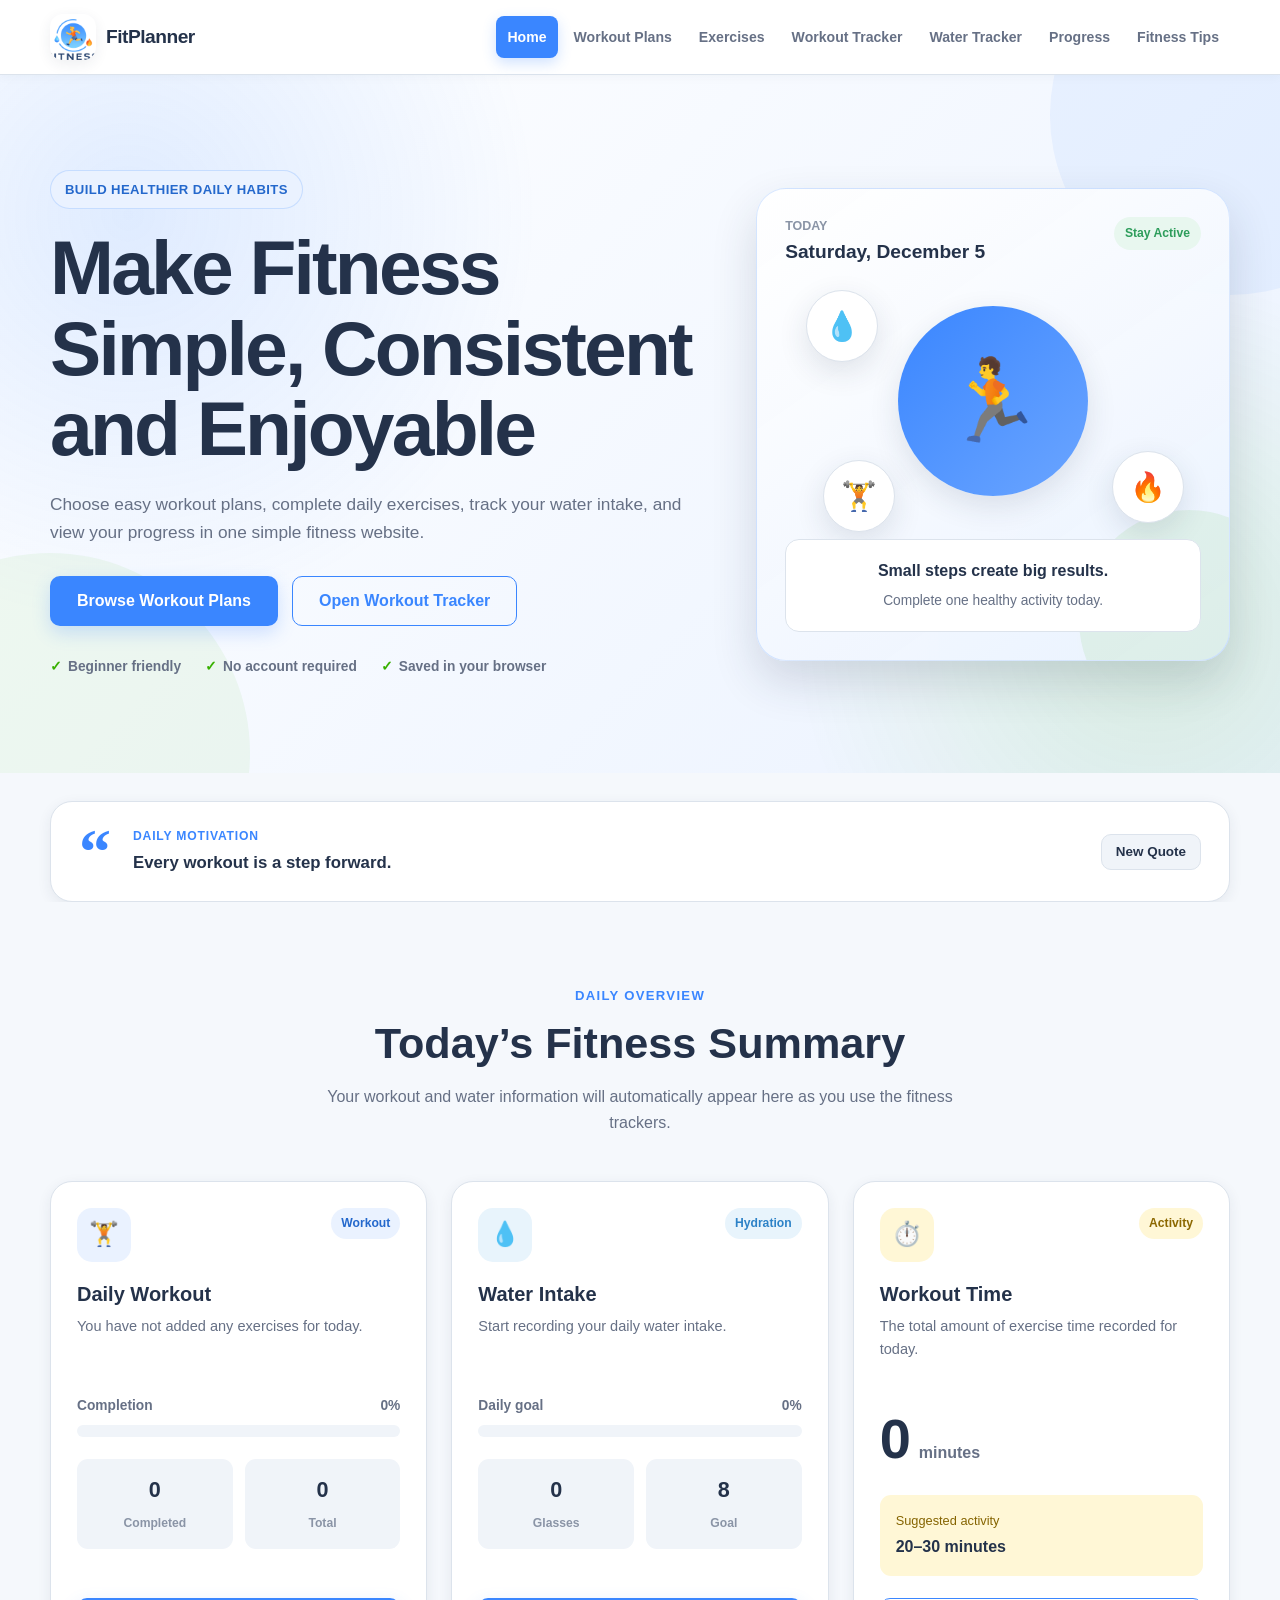
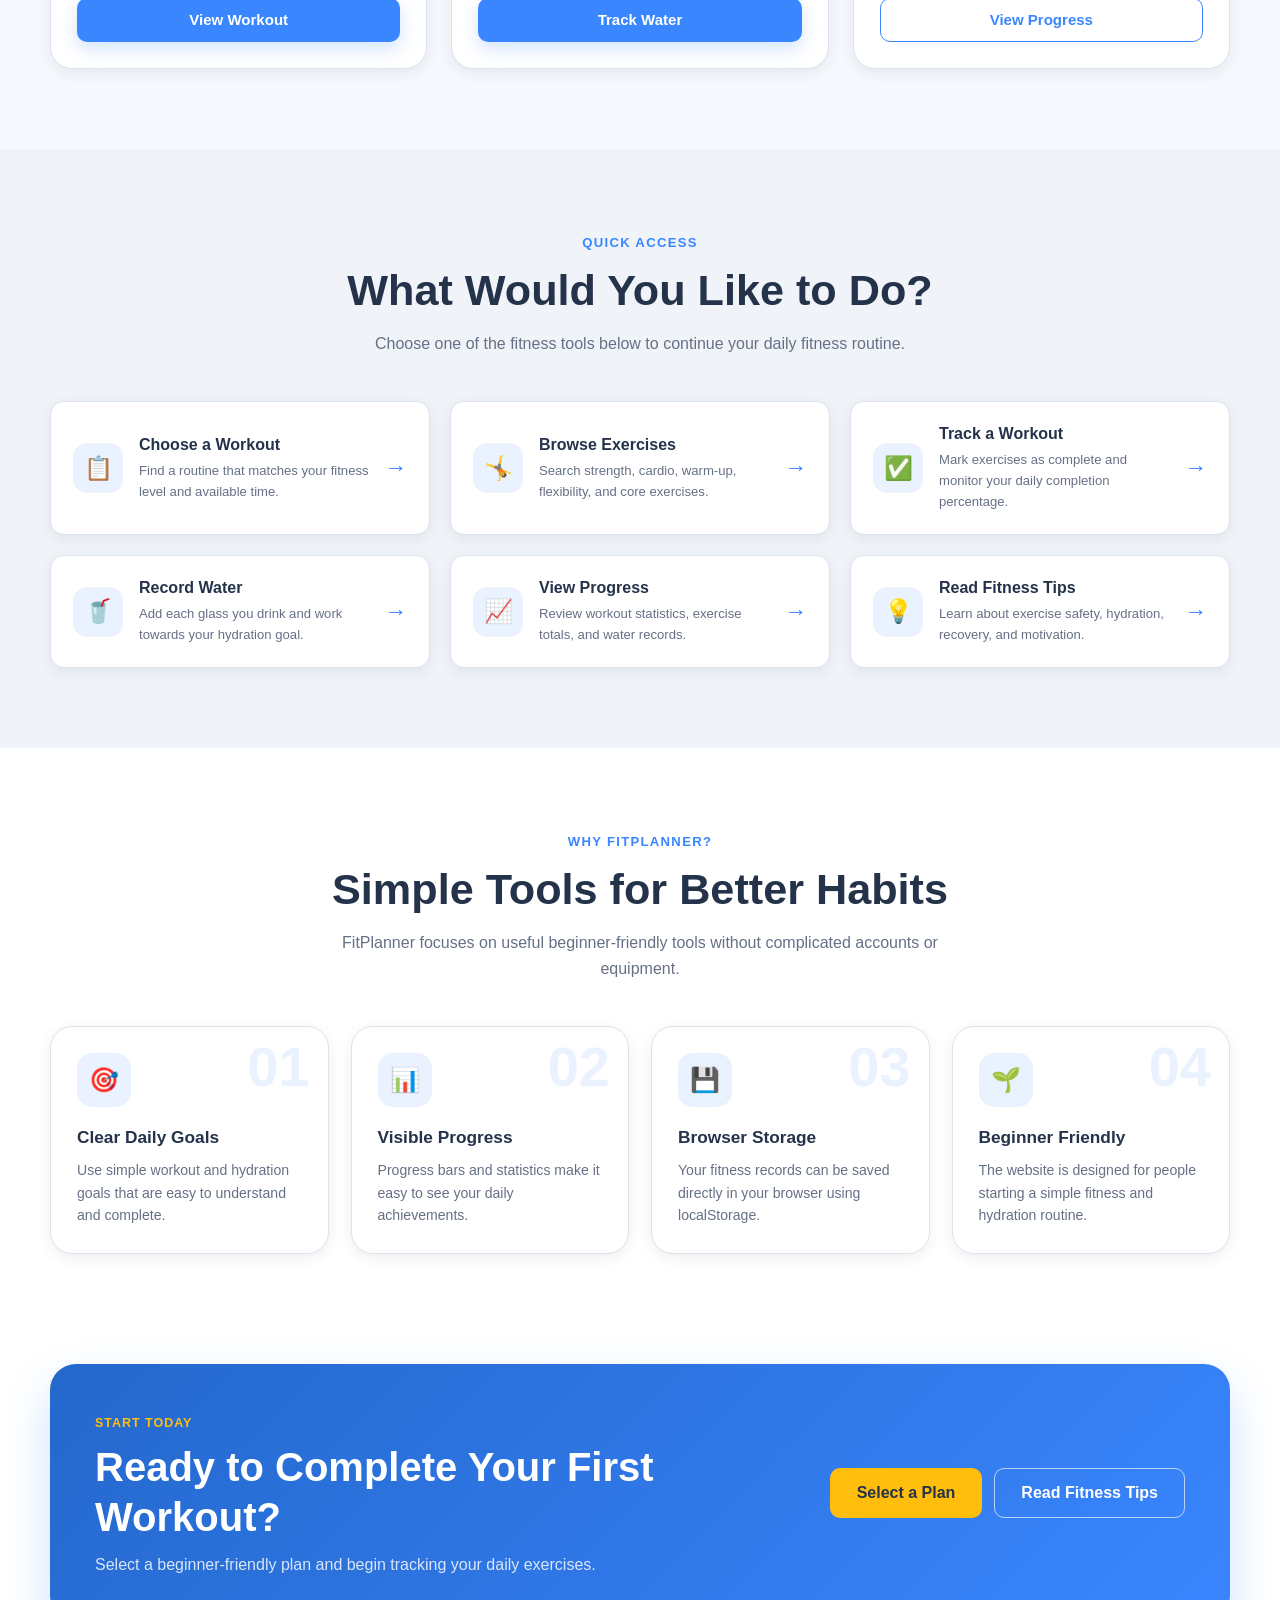
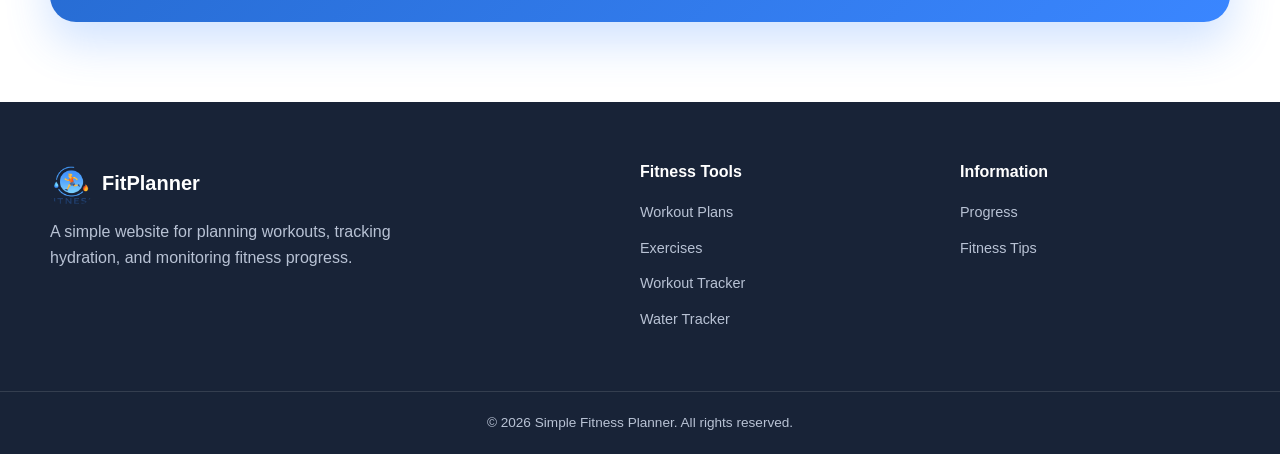
==== commit 4b4a22fd: "Update index.html" ====
--- a/index.html
+++ b/index.html
@@ -975,7 +975,7 @@
                     class="footer-logo"
                     aria-label="FitPlanner home"
                 >
-                    <img src="images/logo.png" alt="" class="footer-logo-image">
+                    <img src="./logo.png" alt="" class="footer-logo-image">
 
                     <span>
                         FitPlanner
